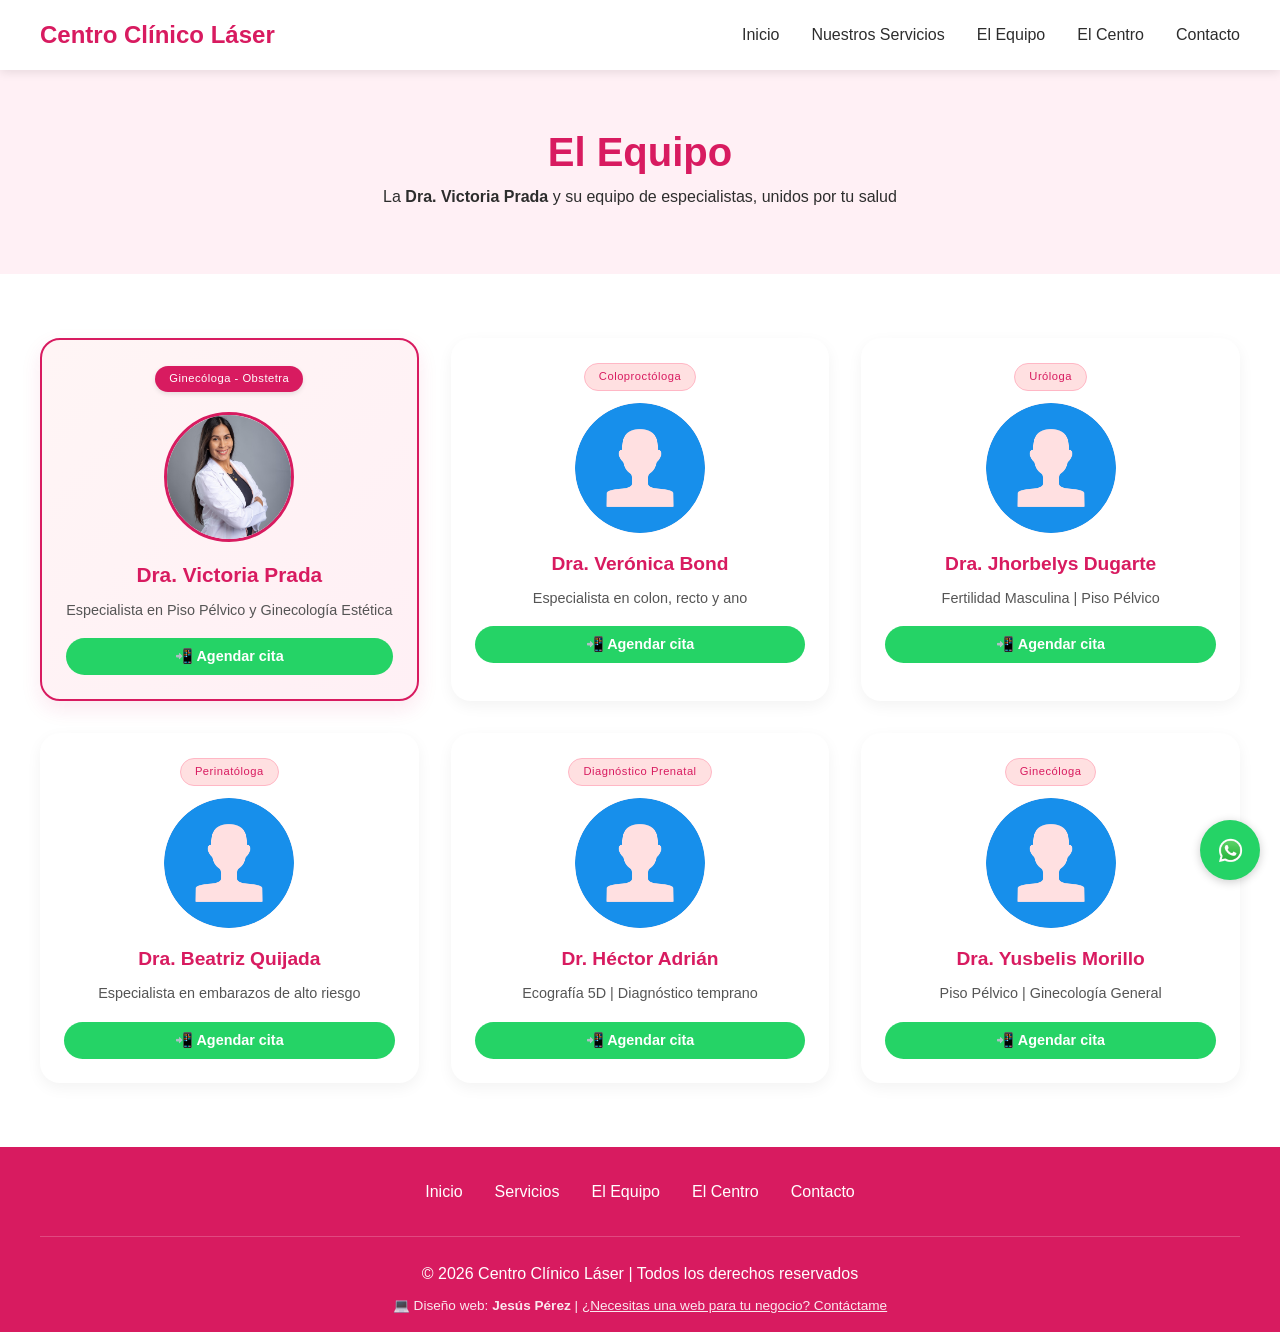
==== equipo-colaborador.html @ f2e363bc "Add files via upload" ====
<!DOCTYPE html>
<html lang="es">
<head>
    <meta charset="UTF-8">
    <meta name="viewport" content="width=device-width, initial-scale=1.0, user-scalable=yes">
    <title>El Equipo | Centro Clínico Láser</title>
    <link rel="stylesheet" href="style.css">
    <link rel="icon" type="image/x-icon" href="img/favicon.ico">
</head>
<body>

    <!-- NAVBAR -->
    <nav class="navbar">
        <div class="container">
            <a href="index.html" class="logo">Centro Clínico Láser</a>
            <div class="menu-icon" id="menuIcon">☰</div>
            <ul class="nav-links" id="navLinks">
                <li><a href="index.html">Inicio</a></li>
                <li><a href="servicios.html">Nuestros Servicios</a></li>
                <li><a href="equipo-colaborador.html">El Equipo</a></li>
                <li><a href="sobre-nosotros.html">El Centro</a></li>
                <li><a href="index.html#contacto">Contacto</a></li>
            </ul>
        </div>
    </nav>

    <!-- ENCABEZADO DE LA PÁGINA -->
<div class="sobre-header">
    <h1>El Equipo</h1>
    <p>La <strong>Dra. Victoria Prada</strong> y su equipo de especialistas, unidos por tu salud</p>
</div>

    <!-- SECCIÓN DE EQUIPO -->
    <section class="section">
        <div class="container">
            <div class="equipo-grid">
                
                <!-- Tarjeta 1: Dra. Victoria Prada (Destacada) -->
                <div class="equipo-card equipo-card-destacado" data-especialista="1">
                    <span class="especialidad-badge badge-principal">Ginecóloga - Obstetra</span>
                    <img src="Recursos/img1.jpeg" alt="Dra. Victoria Prada" class="equipo-foto">
                    <h3>Dra. Victoria Prada</h3>
                    <p>Especialista en Piso Pélvico y Ginecología Estética</p>
                    <button class="btn-wa-card" data-nombre="Dra. Victoria Prada">📲 Agendar cita</button>
                </div>
                
                <!-- Tarjeta 2: Dra. Verónica Bond -->
                <div class="equipo-card" data-especialista="2">
                    <span class="especialidad-badge badge-secundario">Coloproctóloga</span>
                    <img src="Recursos/img-m.png" alt="Dra. Verónica Bond" class="equipo-foto">
                    <h3>Dra. Verónica Bond</h3>
                    <p>Especialista en colon, recto y ano</p>
                    <button class="btn-wa-card" data-nombre="Dra. Verónica Bond">📲 Agendar cita</button>
                </div>
                
                <!-- Tarjeta 3: Dra. Jhorbelys Dugarte -->
                <div class="equipo-card" data-especialista="3">
                    <span class="especialidad-badge badge-secundario">Uróloga</span>
                    <img src="Recursos/img-m.png" alt="Dra. Jhorbelys Dugarte" class="equipo-foto">
                    <h3>Dra. Jhorbelys Dugarte</h3>
                    <p>Fertilidad Masculina | Piso Pélvico</p>
                    <button class="btn-wa-card" data-nombre="Dra. Jhorbelys Dugarte">📲 Agendar cita</button>
                </div>
                
                <!-- Tarjeta 4: Dra. Beatriz Quijada -->
                <div class="equipo-card" data-especialista="4">
                    <span class="especialidad-badge badge-secundario">Perinatóloga</span>
                    <img src="Recursos/img-m.png" alt="Dra. Beatriz Quijada" class="equipo-foto">
                    <h3>Dra. Beatriz Quijada</h3>
                    <p>Especialista en embarazos de alto riesgo</p>
                    <button class="btn-wa-card" data-nombre="Dra. Beatriz Quijada">📲 Agendar cita</button>
                </div>
                
                <!-- Tarjeta 5: Dr. Héctor Adrián -->
                <div class="equipo-card" data-especialista="5">
                    <span class="especialidad-badge badge-secundario">Diagnóstico Prenatal</span>
                    <img src="Recursos/img-m.png" alt="Dr. Héctor Adrián" class="equipo-foto">
                    <h3>Dr. Héctor Adrián</h3>
                    <p>Ecografía 5D | Diagnóstico temprano</p>
                    <button class="btn-wa-card" data-nombre="Dr. Héctor Adrián">📲 Agendar cita</button>
                </div>
                
                <!-- Tarjeta 6: Dra. Yusbelis Morillo -->
                <div class="equipo-card" data-especialista="6">
                    <span class="especialidad-badge badge-secundario">Ginecóloga</span>
                    <img src="Recursos/img-m.png" alt="Dra. Yusbelis Morillo" class="equipo-foto">
                    <h3>Dra. Yusbelis Morillo</h3>
                    <p>Piso Pélvico | Ginecología General</p>
                    <button class="btn-wa-card" data-nombre="Dra. Yusbelis Morillo">📲 Agendar cita</button>
                </div>
                
            </div>
        </div>
    </section>

    <!-- SECCIÓN DE DETALLE -->
    <div id="especialista-detalle" class="especialista-detalle">
        <div class="container">
            <div id="detalle-contenido">
                <div style="text-align: center; padding: 2rem;">
                    <p>Selecciona un especialista para ver más información.</p>
                </div>
            </div>
            <div style="text-align: center; margin-top: 1.5rem;">
                <button id="cerrar-detalle" class="btn-secundario">Cerrar</button>
            </div>
        </div>
    </div>

    <!-- WHATSAPP FLOTANTE -->
    <a href="https://wa.me/584121827436" class="whatsapp-flotante" target="_blank">
        <img src="img/whatsapp-icon.png" alt="WhatsApp" style="width: 35px; height: 35px;">
    </a>

    <!-- FOOTER -->
    <!-- FOOTER -->
    <footer style="background: #D81B60; color: white; padding: 2rem 0 1rem 0;">
    <div class="container">
        <!-- Links rápidos -->
        <div style="display: flex; justify-content: center; gap: 2rem; flex-wrap: wrap; margin-bottom: 2rem;">
            <a href="index.html" style="color: white; text-decoration: none;">Inicio</a>
            <a href="servicios.html" style="color: white; text-decoration: none;">Servicios</a>
            <a href="equipo-colaborador.html" style="color: white; text-decoration: none;">El Equipo</a>
            <a href="sobre-nosotros.html" style="color: white; text-decoration: none;">El Centro</a>
            <a href="index.html#contacto" style="color: white; text-decoration: none;">Contacto</a>
        </div>

        <!-- Redes Sociales (solo si las tienes, comenta o borra si no) -->
        <!--
        <div style="text-align: center; margin-bottom: 2rem;">
            <span style="margin-right: 1rem;">📱 Síguenos:</span>
            <a href="#" style="color: white; text-decoration: none; margin: 0 0.5rem;">📷 Instagram</a>
            <span style="color: rgba(255,255,255,0.5);">|</span>
            <a href="#" style="color: white; text-decoration: none; margin: 0 0.5rem;">👍 Facebook</a>
        </div>
        -->

        <!-- Copyright + Desarrollador -->
        <div style="text-align: center; border-top: 1px solid rgba(255,255,255,0.2); padding-top: 1.5rem;">
            <p style="margin-bottom: 0.5rem;">© 2026 Centro Clínico Láser | Todos los derechos reservados</p>
            <p style="font-size: 0.85rem; opacity: 0.9;">
                💻 Diseño web: <strong>Jesús Pérez</strong> | 
                <a href="https://forms.gle/ci2whmRBoocPAq5g7" style="color: white; text-decoration: underline;" target="_blank">¿Necesitas una web para tu negocio? Contáctame</a>
            </p>
        </div>
    </div>
</footer>

    <script>
        // ========================
        // MENÚ HAMBURGUESA
        // ========================
        const menuIcon = document.getElementById('menuIcon');
        const navLinks = document.getElementById('navLinks');
        if (menuIcon) {
            menuIcon.addEventListener('click', () => {
                navLinks.classList.toggle('active');
            });
        }

        // ========================
        // DATOS DE LOS ESPECIALISTAS
        // ========================
        const especialistas = {
            1: {
                nombre: "Dra. Victoria Prada",
                especialidad: "Ginecología - Obstetricia | Piso Pélvico | Ginecología Estética",
                descripcion: "Médico especialista en ginecología y obstetricia, con amplia experiencia en el área. Su enfoque combina la más avanzada tecnología médica con un trato cálido y personalizado, brindando atención integral a cada paciente."
            },
            2: {
                nombre: "Dra. Verónica Bond",
                especialidad: "Coloproctología",
                descripcion: "Especialista en el diagnóstico y tratamiento de enfermedades del colon, recto y ano. Atención integral para hemorroides, fisuras, fístulas, estreñimiento crónico y cáncer colorrectal."
            },
            3: {
                nombre: "Dra. Jhorbelys Dugarte",
                especialidad: "Urología | Fertilidad Masculina | Piso Pélvico",
                descripcion: "Experta en salud urológica femenina y masculina. Tratamiento de infecciones urinarias, fertilidad en hombres y rehabilitación del suelo pélvico para incontinencia y prolapsos."
            },
            4: {
                nombre: "Dra. Beatriz Quijada",
                especialidad: "Medicina Perinatal",
                descripcion: "Especialista en embarazos de alto riesgo, manejo de complicaciones durante la gestación (diabetes, hipertensión, parto prematuro) y seguimiento integral para la salud de la madre y el bebé."
            },
            5: {
                nombre: "Dr. Héctor Adrián",
                especialidad: "Diagnóstico Prenatal | Ecografía 5D",
                descripcion: "Realiza ecografías obstétricas de alta resolución, incluyendo ecografía 5D para ver al bebé en detalle. Diagnóstico prenatal temprano de malformaciones."
            },
            6: {
                nombre: "Dra. Yusbelis Morillo",
                especialidad: "Ginecología | Piso Pélvico",
                descripcion: "Atención ginecológica integral y rehabilitación del suelo pélvico. Tratamiento de incontinencia urinaria, prolapsos y disfunciones del piso pélvico."
            }
        };

        // ========================
        // CLIC EN TARJETA -> MOSTRAR DETALLE
        // ========================
        const detallesDiv = document.getElementById('especialista-detalle');
        const detalleContenido = document.getElementById('detalle-contenido');

        document.querySelectorAll('.equipo-card').forEach(card => {
            card.addEventListener('click', (e) => {
                if (e.target.classList && e.target.classList.contains('btn-wa-card')) {
                    return;
                }
                const id = card.getAttribute('data-especialista');
                const data = especialistas[id];
                
                detalleContenido.innerHTML = `
                    <h3 style="color: #D81B60; margin-bottom: 0.5rem;">${data.nombre}</h3>
                    <p style="font-weight: bold; color: #D81B60; margin-bottom: 1rem;">${data.especialidad}</p>
                    <p style="line-height: 1.6;">${data.descripcion}</p>
                    <p style="margin-top: 1.5rem; font-style: italic;">📲 Para agendar una cita, presiona el botón "Agendar cita" en su tarjeta.</p>
                `;
                
                detallesDiv.classList.add('active');
                detallesDiv.scrollIntoView({ behavior: 'smooth', block: 'start' });
            });
        });

        // ========================
        // BOTONES DE WHATSAPP EN CADA TARJETA
        // ========================
        const NUMERO_WHATSAPP = '584121827436';
        
        document.querySelectorAll('.btn-wa-card').forEach(btn => {
            btn.addEventListener('click', (e) => {
                e.stopPropagation();
                const nombreEspecialista = btn.getAttribute('data-nombre');
                const mensaje = `Hola, quisiera agendar una cita con ${nombreEspecialista}. ¿Podrían darme información?`;
                const url = `https://wa.me/${NUMERO_WHATSAPP}?text=${encodeURIComponent(mensaje)}`;
                window.open(url, '_blank');
            });
        });

        // ========================
        // CERRAR DETALLE
        // ========================
        document.getElementById('cerrar-detalle').addEventListener('click', () => {
            detallesDiv.classList.remove('active');
        });
    </script>
</body>
</html>
---- style.css ----
/* ============================================
   1. RESET Y BASE
   ============================================ */
* {
    margin: 0;
    padding: 0;
    box-sizing: border-box;
}

body {
    font-family: 'Segoe UI', Tahoma, Geneva, Verdana, sans-serif;
    line-height: 1.6;
    color: #2D2D2D;
}

.container {
    max-width: 1200px;
    margin: 0 auto;
}

.section {
    padding: 4rem 2rem;
}

.section h2 {
    text-align: center;
    color: #D81B60;
    font-size: 2rem;
    margin-bottom: 2rem;
}

/* ============================================
   2. NAVBAR Y MENÚ
   ============================================ */
.navbar {
    position: fixed;
    top: 0;
    width: 100%;
    background: rgba(255, 255, 255, 0.95);
    box-shadow: 0 2px 10px rgba(0,0,0,0.1);
    z-index: 1000;
    padding: 1rem 2rem;
}

.navbar .container {
    display: flex;
    justify-content: space-between;
    align-items: center;
    flex-wrap: wrap;
}

.logo {
    font-size: 1.5rem;
    font-weight: bold;
    color: #D81B60;
    text-decoration: none;
}

.nav-links {
    display: flex;
    gap: 2rem;
    list-style: none;
}

.nav-links a {
    text-decoration: none;
    color: #2D2D2D;
    font-weight: 500;
    transition: color 0.3s;
}

.nav-links a:hover { color: #D81B60; }

/* Menú hamburguesa */
.menu-icon {
    display: none;
    font-size: 1.8rem;
    cursor: pointer;
}

/* ============================================
   3. HERO
   ============================================ */
.hero {
    height: 100vh;
    background-image: url('fondo-clinica-ia.jpg');
    background-size: cover;
    background-position: center;
    position: relative;
    display: flex;
    align-items: center;
    justify-content: center;
    text-align: center;
}

.hero::before {
    content: "";
    position: absolute;
    top: 0;
    left: 0;
    width: 100%;
    height: 100%;
    background: rgba(0, 0, 0, 0.35);
    z-index: 1;
}

.hero-content {
    position: relative;
    z-index: 2;
    max-width: 800px;
    padding: 2rem;
}

.hero-content h1 {
    font-size: 2.8rem;
    margin-bottom: 1rem;
    color: white;
    text-shadow: 2px 2px 8px rgba(0, 0, 0, 0.5);
}

.hero-content h1 .destacar {
    color: #FFB7C5;
    text-shadow: 1px 1px 4px rgba(0, 0, 0, 0.3);
}

.hero-content p {
    font-size: 1.2rem;
    margin-bottom: 2rem;
    color: white;
    text-shadow: 1px 1px 4px rgba(0, 0, 0, 0.5);
    font-weight: 500;
}

.hero-content p .dra-destacar {
    color: #FFB7C5;
    font-weight: bold;
}

/* ============================================
   4. BOTONES (UNIFICADOS)
   ============================================ */
.btn-whatsapp {
    background-color: #25D366;
    color: white;
    padding: 12px 28px;
    border-radius: 60px;
    text-decoration: none;
    font-weight: bold;
    display: inline-flex;
    align-items: center;
    justify-content: center;
    gap: 12px;
    transition: all 0.3s ease;
    font-size: 1rem;
    line-height: 1;
    border: none;
    cursor: pointer;
    box-shadow: 0 4px 12px rgba(0, 0, 0, 0.2);
}

.btn-whatsapp:hover {
    background-color: #128C7E;
    transform: scale(1.02);
}

.btn-whatsapp .wa-icon {
    width: 24px;
    height: 24px;
    display: block;
    flex-shrink: 0;
}

.btn-secundario {
    background-color: #D81B60;
    color: white;
    padding: 10px 20px;
    border-radius: 50px;
    text-decoration: none;
    font-weight: bold;
    display: inline-block;
    margin-top: 1rem;
    transition: background 0.3s;
}

.btn-secundario:hover { background-color: #AD1457; }

/* Botón flotante WhatsApp */
.whatsapp-flotante {
    position: fixed;
    bottom: 20px;
    right: 20px;
    background-color: #25D366;
    width: 60px;
    height: 60px;
    border-radius: 50%;
    display: flex;
    align-items: center;
    justify-content: center;
    text-decoration: none;
    box-shadow: 0 2px 10px rgba(0,0,0,0.2);
    transition: transform 0.3s;
    z-index: 1000;
}

.whatsapp-flotante:hover { transform: scale(1.1); }

.whatsapp-flotante img {
    width: 35px;
    height: 35px;
}

/* Botón dentro de tarjetas de equipo */
.btn-wa-card {
    background-color: #25D366;
    color: white;
    border: none;
    padding: 10px 15px;
    border-radius: 30px;
    font-size: 0.9rem;
    font-weight: bold;
    cursor: pointer;
    margin-top: 1rem;
    width: 100%;
    transition: background 0.3s;
    font-family: inherit;
}

.btn-wa-card:hover { background-color: #128C7E; }

/* ============================================
   5. TARJETAS (GRIDS UNIFICADOS)
   ============================================ */
/* Grid genérico para tarjetas */
.testimonios-grid,
.servicios-grid,
.objetivos-grid,
.especialidades-grid {
    display: grid;
    grid-template-columns: repeat(auto-fit, minmax(280px, 1fr));
    gap: 2rem;
    margin-top: 1rem;
}

/* Grid específico para servicios de colaboradores */
.servicios-colaboradores-grid {
    display: grid;
    grid-template-columns: repeat(auto-fit, minmax(200px, 1fr));
    gap: 1rem;
    margin-top: 1rem;
}

/* Estilo base para TODAS las tarjetas */
.testimonio-card,
.servicio-card,
.objetivo-card,
.especialidad-card,
.servicio-colab-card,
.equipo-card {
    background: white;
    border-radius: 20px;
    padding: 1.5rem;
    text-align: center;
    box-shadow: 0 5px 15px rgba(0,0,0,0.05);
    transition: transform 0.3s, box-shadow 0.3s;
}

/* Hover general */
.testimonio-card:hover,
.servicio-card:hover,
.objetivo-card:hover,
.especialidad-card:hover,
.servicio-colab-card:hover,
.equipo-card:hover {
    transform: translateY(-5px);
    box-shadow: 0 10px 25px rgba(0,0,0,0.1);
}

/* Estilos específicos */
.testimonio-card p {
    font-style: italic;
    margin-bottom: 1rem;
    color: #555;
}

.testimonio-card .paciente {
    font-weight: bold;
    color: #D81B60;
}

.servicio-card h3,
.especialidad-card h3 {
    color: #D81B60;
    margin: 1rem 0 0.5rem;
}

.servicio-card p,
.especialidad-card p {
    color: #555;
    font-size: 0.9rem;
}

.servicio-colab-card {
    background: #FFF5F5;
    border: 1px solid #FFE0E1;
}

.servicio-colab-card:hover {
    border-color: #FFB7C5;
}

.servicio-colab-card h3 {
    color: #D81B60;
    font-size: 1rem;
    margin: 0.5rem 0 0.2rem;
}

.servicio-colab-card p {
    color: #555;
    font-size: 0.8rem;
    margin: 0;
}

.servicio-colab-card .servicio-tag {
    display: inline-block;
    background: white;
    color: #D81B60;
    font-size: 0.7rem;
    padding: 2px 8px;
    border-radius: 20px;
    margin-top: 0.5rem;
}

.especialidad-icono,
.servicio-icono {
    font-size: 3rem;
    margin-bottom: 1rem;
}

.objetivo-card h3 {
    color: #D81B60;
    margin-bottom: 1rem;
}

/* ============================================
   6. EQUIPO COLABORADOR (TARJETAS DESTACADAS)
   ============================================ */
.equipo-grid {
    display: grid;
    grid-template-columns: repeat(auto-fit, minmax(280px, 1fr));
    gap: 2rem;
    justify-content: center;
}

.equipo-foto {
    width: 130px;
    height: 130px;
    border-radius: 50%;
    object-fit: cover;
    margin: 0 auto 1rem;
    background: #FFE0E1;
    display: block;
}

.equipo-card h3 {
    color: #D81B60;
    margin-bottom: 0.5rem;
    font-size: 1.2rem;
}

.equipo-card p { color: #555; font-size: 0.9rem; }

/* Tarjeta destacada (Dra. Victoria) */
.equipo-card-destacado {
    background: linear-gradient(135deg, #FFF5F5 0%, #FFF0F5 100%);
    border: 2px solid #D81B60;
    box-shadow: 0 8px 20px rgba(216, 27, 96, 0.1);
}

.equipo-card-destacado .equipo-foto {
    border: 3px solid #D81B60;
    margin-top: 0.5rem;
}

.equipo-card-destacado h3 {
    color: #D81B60;
    font-size: 1.3rem;
}

/* Badges */
.especialidad-badge {
    display: inline-block;
    font-size: 0.7rem;
    padding: 4px 14px;
    border-radius: 30px;
    margin-bottom: 12px;
    font-weight: 500;
    letter-spacing: 0.5px;
}

.badge-principal {
    background: #D81B60;
    color: white;
    box-shadow: 0 2px 5px rgba(0,0,0,0.1);
}

.badge-secundario {
    background: #FFE0E1;
    color: #D81B60;
    border: 1px solid #FFB7C5;
}

/* Detalle del especialista */
.especialista-detalle {
    display: none;
    background: #FFF5F5;
    border-radius: 20px;
    padding: 2rem;
    margin: 1rem auto 2rem;
    max-width: 800px;
    box-shadow: 0 5px 15px rgba(0,0,0,0.05);
}

.especialista-detalle.active { display: block; }

/* ============================================
   7. SOBRE NOSOTROS Y DR. VICTORIA
   ============================================ */
.sobre-header {
    background: #FFF0F5;
    padding: 120px 2rem 4rem;
    text-align: center;
}

.sobre-header h1 {
    color: #D81B60;
    font-size: 2.5rem;
}

.dra-destacada {
    display: flex;
    align-items: center;
    gap: 3rem;
    background: white;
    border-radius: 30px;
    padding: 2rem;
    box-shadow: 0 10px 30px rgba(0, 0, 0, 0.05);
    max-width: 1000px;
    margin: 0 auto;
}

.dra-foto { flex: 1; min-width: 200px; }
.dra-foto img {
    width: 100%;
    max-width: 280px;
    border-radius: 20px;
    object-fit: cover;
    display: block;
    margin: 0 auto;
    box-shadow: 0 5px 15px rgba(0, 0, 0, 0.1);
}

.dra-info { flex: 2; }
.dra-info h2 {
    color: #D81B60;
    font-size: 2rem;
    margin-bottom: 0.25rem;
}

.dra-info h3 {
    color: #555;
    font-size: 1.2rem;
    font-weight: normal;
    margin-bottom: 0.75rem;
    border-bottom: 2px solid #FFE0E1;
    display: inline-block;
    padding-bottom: 5px;
}

.dra-info p { color: #444; line-height: 1.6; margin: 1rem 0; }
.dra-destacados {
    display: flex;
    flex-wrap: wrap;
    gap: 1rem;
    margin: 1.5rem 0;
}

.dra-destacados span {
    background: #FFF0F5;
    padding: 5px 12px;
    border-radius: 20px;
    font-size: 0.85rem;
    color: #D81B60;
}

.socia-detalle {
    background: white;
    border-radius: 20px;
    padding: 2rem;
    margin-bottom: 2rem;
    box-shadow: 0 5px 20px rgba(0,0,0,0.05);
    display: grid;
    grid-template-columns: 200px 1fr;
    gap: 2rem;
    align-items: start;
}

.socia-detalle img {
    width: 100%;
    border-radius: 15px;
    object-fit: cover;
}

.socia-detalle h3 {
    color: #D81B60;
    font-size: 1.8rem;
    margin-bottom: 0.5rem;
}

.socia-detalle .especialidad {
    color: #D81B60;
    font-weight: bold;
    margin-bottom: 1rem;
}

/* ============================================
   8. PREPARACIÓN CONSULTA Y UBICACIÓN
   ============================================ */
.flex-dos-columnas {
    display: grid;
    grid-template-columns: 1fr 1fr;
    gap: 2rem;
    margin-top: 1rem;
    align-items: stretch; /* Fuerza a que ambas columnas tengan la misma altura */
}

.preparacion-card, .ubicacion-card {
    background: #FFF0F5;
    padding: 1.5rem;
    border-radius: 15px;
    border-left: 3px solid #D81B60;
    display: flex;
    flex-direction: column;
    height: 100%; /* Ocupa toda la altura de la celda del grid */
}

.preparacion-card h3, .ubicacion-card h3 {
    color: #D81B60;
    margin-bottom: 1rem;
    font-size: 1.5rem;
}

.preparacion-card ul {
    list-style: none;
    padding-left: 0;
    flex: 1; /* Empuja el bloque de "Primera vez" hacia abajo */
    margin-bottom: 1rem;
}

.preparacion-card li {
    margin: 0.8rem 0;
    padding-left: 1.5rem;
    position: relative;
}

.preparacion-card li::before {
    content: "✅";
    position: absolute;
    left: 0;
    color: #25D366;
}

/* El bloque "Primera vez con nosotros" se pega al fondo */
.preparacion-card > div:last-child {
    margin-top: auto;
}

.mapa {
    margin: 1rem 0;
    border-radius: 10px;
    overflow: hidden;
}

.mapa iframe {
    width: 100%;
    height: 250px;
    border-radius: 12px;
    display: block;
}

/* Botón de enlace a Google Maps (estilo botón relleno) */
.btn-maps {
    display: inline-block;
    background-color: #D81B60; /* Fondo rosa institucional */
    color: white;
    font-size: 0.85rem;
    font-weight: 500;
    text-decoration: none;
    padding: 8px 20px;
    border-radius: 30px;
    margin-top: 0.5rem;
    transition: all 0.3s ease;
    box-shadow: 0 2px 5px rgba(0, 0, 0, 0.1);
}

.btn-maps:hover {
    background-color: #AD1457; /* Rosa más oscuro al pasar el mouse */
    transform: translateY(-2px); /* Se levanta ligeramente */
    box-shadow: 0 4px 10px rgba(0, 0, 0, 0.15);
}
/* ============================================
   9. SERVICIO DETALLE (PÁGINA SERVICIOS)
   ============================================ */
.servicio-detalle {
    background: white;
    border-radius: 20px;
    padding: 2rem;
    margin-bottom: 2rem;
    box-shadow: 0 5px 15px rgba(0,0,0,0.05);
    display: grid;
    grid-template-columns: 100px 1fr;
    gap: 1.5rem;
    align-items: start;
}

.servicio-detalle .servicio-icono {
    font-size: 3rem;
    text-align: center;
    background: #FFF0F5;
    border-radius: 15px;
    padding: 1rem;
}

.servicio-info h3 {
    color: #D81B60;
    font-size: 1.5rem;
    margin-bottom: 0.5rem;
}

.servicio-info .detalle {
    color: #555;
    font-size: 0.95rem;
    margin-top: 0.8rem;
}

/* FAQ */
.faq-servicios { max-width: 800px; margin: 2rem auto 0; }
.faq-question {
    background: #FFF5F5;
    margin: 1rem 0;
    padding: 1rem 1.5rem;
    border-radius: 12px;
    cursor: pointer;
    transition: background 0.3s;
}

.faq-question:hover { background: #FFE0E1; }
.faq-question h4 {
    color: #D81B60;
    display: flex;
    justify-content: space-between;
    align-items: center;
}

.faq-question .faq-respuesta {
    display: none;
    margin-top: 0.8rem;
    color: #555;
    border-top: 1px solid #FFE0E1;
    padding-top: 0.8rem;
}

.faq-question.active .faq-respuesta { display: block; }

.boton-volver { text-align: center; margin: 2rem 0; }

/* ============================================
   10. RESPONSIVE (MEDIA QUERIES)
   ============================================ */
@media (max-width: 768px) {
    .menu-icon { display: block; }
    .nav-links {
        display: none;
        width: 100%;
        flex-direction: column;
        text-align: center;
        padding: 1rem 0;
    }
    .nav-links.active { display: flex; }
    
    .hero-content h1 { font-size: 2rem; }
    .hero-content p { font-size: 1rem; }
    .btn-whatsapp { padding: 10px 20px; font-size: 0.9rem; }
    .btn-whatsapp .wa-icon { width: 20px; height: 20px; }
    
    .flex-dos-columnas,
    .socia-detalle,
    .dra-destacada,
    .servicio-detalle {
        grid-template-columns: 1fr;
        text-align: center;
    }
    
    .section { padding: 2rem 1rem; }
    .servicios-colaboradores-grid { grid-template-columns: 1fr; gap: 0.8rem; }
    .servicio-colab-card { padding: 0.8rem; }
    
    .especialidades-grid,
    .testimonios-grid,
    .servicios-grid,
    .equipo-grid {
        grid-template-columns: 1fr;
    }
    
    .equipo-card-destacado { transform: scale(1); }
    .equipo-card-destacado:hover { transform: translateY(-5px); }
    .equipo-foto { width: 100px; height: 100px; }
    .especialista-detalle { padding: 1.5rem; margin: 1rem; }
    
    .socia-detalle img { max-width: 200px; margin: 0 auto; }
    .dra-foto img { max-width: 200px; }
    .dra-info h2 { font-size: 1.6rem; }
    .dra-destacados { justify-content: center; }
}

/* Imagen/icono circular para cada servicio */
.servicio-card .servicio-imagen {
    font-size: 3rem;
    background: #FFF0F5;
    width: 80px;
    height: 80px;
    display: flex;
    align-items: center;
    justify-content: center;
    border-radius: 50%;
    margin: 0 auto 1rem;
}

.servicio-card:hover .servicio-imagen {
    transform: scale(1.05);
}
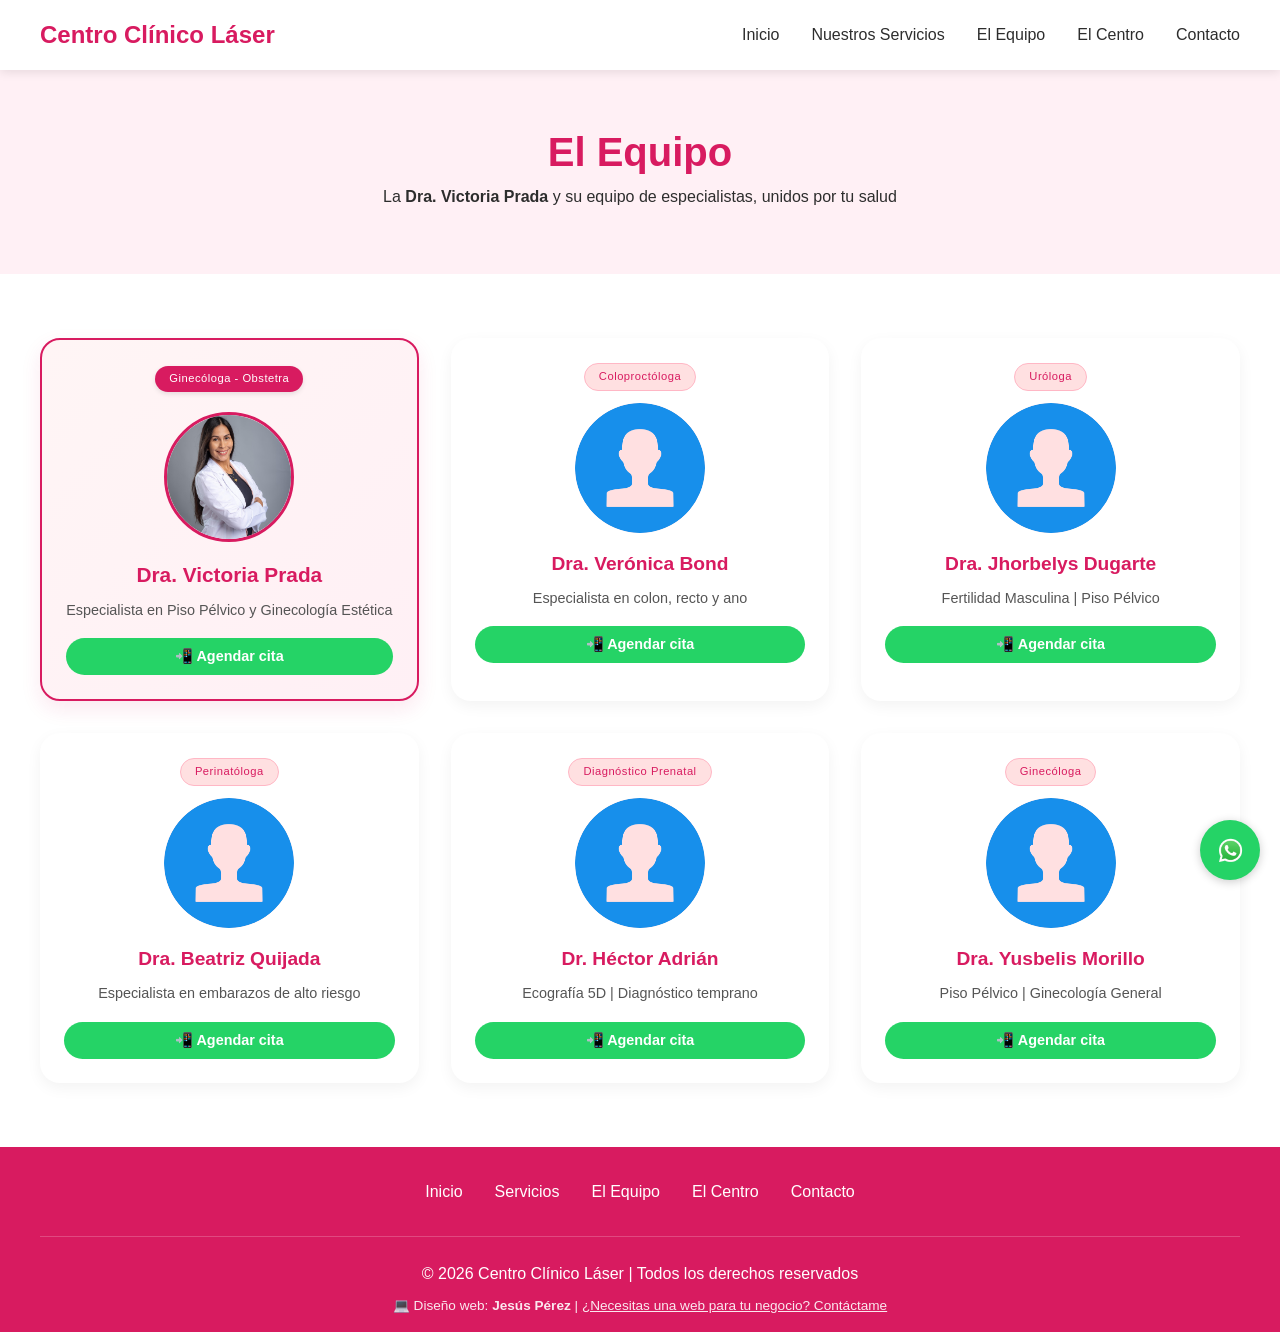
==== commit 41959a2a: "Add files via upload" ====
--- a/equipo-colaborador.html
+++ b/equipo-colaborador.html
@@ -93,19 +93,19 @@
         </div>
     </section>
 
-    <!-- SECCIÓN DE DETALLE -->
-    <div id="especialista-detalle" class="especialista-detalle">
-        <div class="container">
-            <div id="detalle-contenido">
-                <div style="text-align: center; padding: 2rem;">
-                    <p>Selecciona un especialista para ver más información.</p>
-                </div>
+ <!-- SECCIÓN DE DETALLE (mejorada para móvil) -->
+<div id="especialista-detalle" class="especialista-detalle">
+    <div class="container">
+        <div id="detalle-contenido">
+            <div style="text-align: center; padding: 2rem;">
+                <p>Selecciona un especialista para ver más información.</p>
             </div>
-            <div style="text-align: center; margin-top: 1.5rem;">
-                <button id="cerrar-detalle" class="btn-secundario">Cerrar</button>
-            </div>
+        </div>
+        <div style="text-align: center; margin-top: 1.5rem;">
+            <button id="cerrar-detalle" class="btn-secundario" style="min-width: 120px;">Cerrar</button>
         </div>
     </div>
+</div>
 
     <!-- WHATSAPP FLOTANTE -->
     <a href="https://wa.me/584121827436" class="whatsapp-flotante" target="_blank">
@@ -147,100 +147,119 @@
 </footer>
 
     <script>
-        // ========================
-        // MENÚ HAMBURGUESA
-        // ========================
-        const menuIcon = document.getElementById('menuIcon');
-        const navLinks = document.getElementById('navLinks');
-        if (menuIcon) {
-            menuIcon.addEventListener('click', () => {
-                navLinks.classList.toggle('active');
-            });
+    // ========================
+    // MENÚ HAMBURGUESA
+    // ========================
+    const menuIcon = document.getElementById('menuIcon');
+    const navLinks = document.getElementById('navLinks');
+    if (menuIcon) {
+        menuIcon.addEventListener('click', () => {
+            navLinks.classList.toggle('active');
+        });
+    }
+
+    // ========================
+    // VARIABLE PARA GUARDAR LA ÚLTIMA TARJETA SELECCIONADA
+    // ========================
+    let ultimaTarjetaSeleccionada = null;
+
+    // ========================
+    // DATOS DE LOS ESPECIALISTAS
+    // ========================
+    const especialistas = {
+        1: {
+            nombre: "Dra. Victoria Prada",
+            especialidad: "Ginecología - Obstetricia | Piso Pélvico | Ginecología Estética",
+            descripcion: "Médico especialista en ginecología y obstetricia, con amplia experiencia en el área. Su enfoque combina la más avanzada tecnología médica con un trato cálido y personalizado, brindando atención integral a cada paciente."
+        },
+        2: {
+            nombre: "Dra. Verónica Bond",
+            especialidad: "Coloproctología",
+            descripcion: "Especialista en el diagnóstico y tratamiento de enfermedades del colon, recto y ano. Atención integral para hemorroides, fisuras, fístulas, estreñimiento crónico y cáncer colorrectal."
+        },
+        3: {
+            nombre: "Dra. Jhorbelys Dugarte",
+            especialidad: "Urología | Fertilidad Masculina | Piso Pélvico",
+            descripcion: "Experta en salud urológica femenina y masculina. Tratamiento de infecciones urinarias, fertilidad en hombres y rehabilitación del suelo pélvico para incontinencia y prolapsos."
+        },
+        4: {
+            nombre: "Dra. Beatriz Quijada",
+            especialidad: "Medicina Perinatal",
+            descripcion: "Especialista en embarazos de alto riesgo, manejo de complicaciones durante la gestación (diabetes, hipertensión, parto prematuro) y seguimiento integral para la salud de la madre y el bebé."
+        },
+        5: {
+            nombre: "Dr. Héctor Adrián",
+            especialidad: "Diagnóstico Prenatal | Ecografía 5D",
+            descripcion: "Realiza ecografías obstétricas de alta resolución, incluyendo ecografía 5D para ver al bebé en detalle. Diagnóstico prenatal temprano de malformaciones."
+        },
+        6: {
+            nombre: "Dra. Yusbelis Morillo",
+            especialidad: "Ginecología | Piso Pélvico",
+            descripcion: "Atención ginecológica integral y rehabilitación del suelo pélvico. Tratamiento de incontinencia urinaria, prolapsos y disfunciones del piso pélvico."
         }
-
-        // ========================
-        // DATOS DE LOS ESPECIALISTAS
-        // ========================
-        const especialistas = {
-            1: {
-                nombre: "Dra. Victoria Prada",
-                especialidad: "Ginecología - Obstetricia | Piso Pélvico | Ginecología Estética",
-                descripcion: "Médico especialista en ginecología y obstetricia, con amplia experiencia en el área. Su enfoque combina la más avanzada tecnología médica con un trato cálido y personalizado, brindando atención integral a cada paciente."
-            },
-            2: {
-                nombre: "Dra. Verónica Bond",
-                especialidad: "Coloproctología",
-                descripcion: "Especialista en el diagnóstico y tratamiento de enfermedades del colon, recto y ano. Atención integral para hemorroides, fisuras, fístulas, estreñimiento crónico y cáncer colorrectal."
-            },
-            3: {
-                nombre: "Dra. Jhorbelys Dugarte",
-                especialidad: "Urología | Fertilidad Masculina | Piso Pélvico",
-                descripcion: "Experta en salud urológica femenina y masculina. Tratamiento de infecciones urinarias, fertilidad en hombres y rehabilitación del suelo pélvico para incontinencia y prolapsos."
-            },
-            4: {
-                nombre: "Dra. Beatriz Quijada",
-                especialidad: "Medicina Perinatal",
-                descripcion: "Especialista en embarazos de alto riesgo, manejo de complicaciones durante la gestación (diabetes, hipertensión, parto prematuro) y seguimiento integral para la salud de la madre y el bebé."
-            },
-            5: {
-                nombre: "Dr. Héctor Adrián",
-                especialidad: "Diagnóstico Prenatal | Ecografía 5D",
-                descripcion: "Realiza ecografías obstétricas de alta resolución, incluyendo ecografía 5D para ver al bebé en detalle. Diagnóstico prenatal temprano de malformaciones."
-            },
-            6: {
-                nombre: "Dra. Yusbelis Morillo",
-                especialidad: "Ginecología | Piso Pélvico",
-                descripcion: "Atención ginecológica integral y rehabilitación del suelo pélvico. Tratamiento de incontinencia urinaria, prolapsos y disfunciones del piso pélvico."
+    };
+
+    // ========================
+    // CLIC EN TARJETA -> MOSTRAR DETALLE
+    // ========================
+    const detallesDiv = document.getElementById('especialista-detalle');
+    const detalleContenido = document.getElementById('detalle-contenido');
+
+    document.querySelectorAll('.equipo-card').forEach(card => {
+        card.addEventListener('click', (e) => {
+            // Evitar que el clic en el botón también dispare el detalle
+            if (e.target.classList && e.target.classList.contains('btn-wa-card')) {
+                return;
             }
-        };
-
-        // ========================
-        // CLIC EN TARJETA -> MOSTRAR DETALLE
-        // ========================
-        const detallesDiv = document.getElementById('especialista-detalle');
-        const detalleContenido = document.getElementById('detalle-contenido');
-
-        document.querySelectorAll('.equipo-card').forEach(card => {
-            card.addEventListener('click', (e) => {
-                if (e.target.classList && e.target.classList.contains('btn-wa-card')) {
-                    return;
-                }
-                const id = card.getAttribute('data-especialista');
-                const data = especialistas[id];
-                
-                detalleContenido.innerHTML = `
-                    <h3 style="color: #D81B60; margin-bottom: 0.5rem;">${data.nombre}</h3>
-                    <p style="font-weight: bold; color: #D81B60; margin-bottom: 1rem;">${data.especialidad}</p>
-                    <p style="line-height: 1.6;">${data.descripcion}</p>
-                    <p style="margin-top: 1.5rem; font-style: italic;">📲 Para agendar una cita, presiona el botón "Agendar cita" en su tarjeta.</p>
-                `;
-                
-                detallesDiv.classList.add('active');
-                detallesDiv.scrollIntoView({ behavior: 'smooth', block: 'start' });
-            });
+            
+            // GUARDAMOS LA TARJETA QUE SE SELECCIONÓ
+            ultimaTarjetaSeleccionada = card;
+            
+            const id = card.getAttribute('data-especialista');
+            const data = especialistas[id];
+            
+            detalleContenido.innerHTML = `
+                <h3 style="color: #D81B60; margin-bottom: 0.5rem;">${data.nombre}</h3>
+                <p style="font-weight: bold; color: #D81B60; margin-bottom: 1rem;">${data.especialidad}</p>
+                <p style="line-height: 1.6;">${data.descripcion}</p>
+                <p style="margin-top: 1.5rem; font-style: italic;">📲 Para agendar una cita, presiona el botón "Agendar cita" en su tarjeta.</p>
+            `;
+            
+            detallesDiv.classList.add('active');
+            detallesDiv.scrollIntoView({ behavior: 'smooth', block: 'start' });
         });
-
-        // ========================
-        // BOTONES DE WHATSAPP EN CADA TARJETA
-        // ========================
-        const NUMERO_WHATSAPP = '584121827436';
+    });
+
+    // ========================
+    // CERRAR DETALLE Y VOLVER A LA TARJETA SELECCIONADA
+    // ========================
+    document.getElementById('cerrar-detalle').addEventListener('click', () => {
+        detallesDiv.classList.remove('active');
         
-        document.querySelectorAll('.btn-wa-card').forEach(btn => {
-            btn.addEventListener('click', (e) => {
-                e.stopPropagation();
-                const nombreEspecialista = btn.getAttribute('data-nombre');
-                const mensaje = `Hola, quisiera agendar una cita con ${nombreEspecialista}. ¿Podrían darme información?`;
-                const url = `https://wa.me/${NUMERO_WHATSAPP}?text=${encodeURIComponent(mensaje)}`;
-                window.open(url, '_blank');
-            });
+        if (ultimaTarjetaSeleccionada) {
+            ultimaTarjetaSeleccionada.scrollIntoView({ behavior: 'smooth', block: 'center' });
+            ultimaTarjetaSeleccionada.style.transition = '0.3s';
+            ultimaTarjetaSeleccionada.style.boxShadow = '0 0 0 2px #D81B60';
+            setTimeout(() => {
+                ultimaTarjetaSeleccionada.style.boxShadow = '';
+            }, 800);
+        }
+    });
+
+    // ========================
+    // BOTONES DE WHATSAPP EN CADA TARJETA
+    // ========================
+    const NUMERO_WHATSAPP = '584121827436';
+    
+    document.querySelectorAll('.btn-wa-card').forEach(btn => {
+        btn.addEventListener('click', (e) => {
+            e.stopPropagation();
+            const nombreEspecialista = btn.getAttribute('data-nombre');
+            const mensaje = `Hola, quisiera agendar una cita con ${nombreEspecialista}. ¿Podrían darme información?`;
+            const url = `https://wa.me/${NUMERO_WHATSAPP}?text=${encodeURIComponent(mensaje)}`;
+            window.open(url, '_blank');
         });
-
-        // ========================
-        // CERRAR DETALLE
-        // ========================
-        document.getElementById('cerrar-detalle').addEventListener('click', () => {
-            detallesDiv.classList.remove('active');
-        });
-    </script>
+    });
+</script>
 </body>
 </html>
--- a/style.css
+++ b/style.css
@@ -66,12 +66,11 @@
     text-decoration: none;
     color: #2D2D2D;
     font-weight: 500;
-    transition: color 0.3s;
+    transition: color 0.2s ease;
 }
 
 .nav-links a:hover { color: #D81B60; }
 
-/* Menú hamburguesa */
 .menu-icon {
     display: none;
     font-size: 1.8rem;
@@ -137,7 +136,7 @@
 }
 
 /* ============================================
-   4. BOTONES (UNIFICADOS)
+   4. BOTONES
    ============================================ */
 .btn-whatsapp {
     background-color: #25D366;
@@ -150,7 +149,7 @@
     align-items: center;
     justify-content: center;
     gap: 12px;
-    transition: all 0.3s ease;
+    transition: transform 0.15s ease, background-color 0.2s ease;
     font-size: 1rem;
     line-height: 1;
     border: none;
@@ -160,7 +159,7 @@
 
 .btn-whatsapp:hover {
     background-color: #128C7E;
-    transform: scale(1.02);
+    transform: scale(1.01);
 }
 
 .btn-whatsapp .wa-icon {
@@ -179,12 +178,11 @@
     font-weight: bold;
     display: inline-block;
     margin-top: 1rem;
-    transition: background 0.3s;
+    transition: background-color 0.2s ease;
 }
 
 .btn-secundario:hover { background-color: #AD1457; }
 
-/* Botón flotante WhatsApp */
 .whatsapp-flotante {
     position: fixed;
     bottom: 20px;
@@ -198,18 +196,13 @@
     justify-content: center;
     text-decoration: none;
     box-shadow: 0 2px 10px rgba(0,0,0,0.2);
-    transition: transform 0.3s;
+    transition: transform 0.2s ease;
     z-index: 1000;
 }
 
-.whatsapp-flotante:hover { transform: scale(1.1); }
-
-.whatsapp-flotante img {
-    width: 35px;
-    height: 35px;
-}
-
-/* Botón dentro de tarjetas de equipo */
+.whatsapp-flotante:hover { transform: scale(1.05); }
+.whatsapp-flotante img { width: 35px; height: 35px; }
+
 .btn-wa-card {
     background-color: #25D366;
     color: white;
@@ -221,19 +214,37 @@
     cursor: pointer;
     margin-top: 1rem;
     width: 100%;
-    transition: background 0.3s;
+    transition: background-color 0.2s ease;
     font-family: inherit;
 }
 
 .btn-wa-card:hover { background-color: #128C7E; }
 
-/* ============================================
-   5. TARJETAS (GRIDS UNIFICADOS)
-   ============================================ */
-/* Grid genérico para tarjetas */
+.btn-maps {
+    display: inline-block;
+    background-color: #D81B60;
+    color: white;
+    font-size: 0.85rem;
+    font-weight: 500;
+    text-decoration: none;
+    padding: 8px 20px;
+    border-radius: 30px;
+    margin-top: 0.5rem;
+    transition: background-color 0.2s ease, transform 0.15s ease;
+    box-shadow: 0 2px 5px rgba(0, 0, 0, 0.1);
+}
+
+.btn-maps:hover {
+    background-color: #AD1457;
+    transform: translateY(-1px);
+    box-shadow: 0 4px 8px rgba(0, 0, 0, 0.1);
+}
+
+/* ============================================
+   5. GRIDS Y TARJETAS
+   ============================================ */
 .testimonios-grid,
 .servicios-grid,
-.objetivos-grid,
 .especialidades-grid {
     display: grid;
     grid-template-columns: repeat(auto-fit, minmax(280px, 1fr));
@@ -241,7 +252,6 @@
     margin-top: 1rem;
 }
 
-/* Grid específico para servicios de colaboradores */
 .servicios-colaboradores-grid {
     display: grid;
     grid-template-columns: repeat(auto-fit, minmax(200px, 1fr));
@@ -249,10 +259,26 @@
     margin-top: 1rem;
 }
 
-/* Estilo base para TODAS las tarjetas */
+.objetivos-grid {
+    display: grid;
+    grid-template-columns: repeat(2, 1fr);
+    gap: 2rem;
+    margin-top: 1rem;
+    max-width: 900px;
+    margin-left: auto;
+    margin-right: auto;
+}
+
+.equipo-grid {
+    display: grid;
+    grid-template-columns: repeat(auto-fit, minmax(280px, 1fr));
+    gap: 2rem;
+    justify-content: center;
+}
+
+/* Estilo base de tarjetas */
 .testimonio-card,
 .servicio-card,
-.objetivo-card,
 .especialidad-card,
 .servicio-colab-card,
 .equipo-card {
@@ -261,21 +287,19 @@
     padding: 1.5rem;
     text-align: center;
     box-shadow: 0 5px 15px rgba(0,0,0,0.05);
-    transition: transform 0.3s, box-shadow 0.3s;
-}
-
-/* Hover general */
+    transition: transform 0.2s ease, box-shadow 0.2s ease;
+}
+
 .testimonio-card:hover,
 .servicio-card:hover,
-.objetivo-card:hover,
 .especialidad-card:hover,
 .servicio-colab-card:hover,
 .equipo-card:hover {
-    transform: translateY(-5px);
-    box-shadow: 0 10px 25px rgba(0,0,0,0.1);
-}
-
-/* Estilos específicos */
+    transform: translateY(-3px);
+    box-shadow: 0 8px 20px rgba(0,0,0,0.08);
+}
+
+/* Testimonios */
 .testimonio-card p {
     font-style: italic;
     margin-bottom: 1rem;
@@ -287,6 +311,7 @@
     color: #D81B60;
 }
 
+/* Servicios y especialidades */
 .servicio-card h3,
 .especialidad-card h3 {
     color: #D81B60;
@@ -299,14 +324,13 @@
     font-size: 0.9rem;
 }
 
+/* Servicios colaboradores */
 .servicio-colab-card {
     background: #FFF5F5;
     border: 1px solid #FFE0E1;
 }
 
-.servicio-colab-card:hover {
-    border-color: #FFB7C5;
-}
+.servicio-colab-card:hover { border-color: #FFB7C5; }
 
 .servicio-colab-card h3 {
     color: #D81B60;
@@ -330,27 +354,86 @@
     margin-top: 0.5rem;
 }
 
+/* Iconos */
 .especialidad-icono,
 .servicio-icono {
     font-size: 3rem;
     margin-bottom: 1rem;
 }
 
+/* Imagen circular para servicios */
+.servicio-card .servicio-imagen {
+    font-size: 3rem;
+    background: #FFF0F5;
+    width: 80px;
+    height: 80px;
+    display: flex;
+    align-items: center;
+    justify-content: center;
+    border-radius: 50%;
+    margin: 0 auto 1rem;
+    transition: transform 0.2s ease;
+}
+
+.servicio-card:hover .servicio-imagen { transform: scale(1.03); }
+
+/* Tarjetas de valores (destacadas) */
+.objetivo-card {
+    background: linear-gradient(135deg, #FFFFFF 0%, #FFF5F5 100%);
+    border-radius: 24px;
+    padding: 2rem 1.5rem;
+    text-align: center;
+    box-shadow: 0 5px 12px rgba(216, 27, 96, 0.05);
+    transition: transform 0.2s ease, box-shadow 0.2s ease;
+    position: relative;
+    border: 1px solid rgba(216, 27, 96, 0.1);
+    cursor: default;
+}
+
+.objetivo-card:hover {
+    transform: translateY(-4px);
+    box-shadow: 0 10px 20px rgba(216, 27, 96, 0.1);
+    border-color: rgba(216, 27, 96, 0.2);
+}
+
+.objetivo-card::before {
+    content: "✦";
+    position: absolute;
+    top: 10px;
+    right: 15px;
+    font-size: 2rem;
+    color: rgba(216, 27, 96, 0.08);
+    font-family: monospace;
+    pointer-events: none;
+    transition: opacity 0.2s ease;
+}
+
+.objetivo-card:hover::before {
+    color: rgba(216, 27, 96, 0.15);
+}
+
 .objetivo-card h3 {
     color: #D81B60;
     margin-bottom: 1rem;
-}
-
-/* ============================================
-   6. EQUIPO COLABORADOR (TARJETAS DESTACADAS)
-   ============================================ */
-.equipo-grid {
-    display: grid;
-    grid-template-columns: repeat(auto-fit, minmax(280px, 1fr));
-    gap: 2rem;
-    justify-content: center;
-}
-
+    font-size: 1.4rem;
+    font-weight: 600;
+    display: inline-block;
+    background: #FFF0F5;
+    padding: 0.3rem 1rem;
+    border-radius: 40px;
+    letter-spacing: 0.5px;
+}
+
+.objetivo-card p {
+    color: #4A4A4A;
+    font-size: 0.95rem;
+    line-height: 1.6;
+    margin: 0;
+}
+
+/* ============================================
+   6. EQUIPO COLABORADOR
+   ============================================ */
 .equipo-foto {
     width: 130px;
     height: 130px;
@@ -369,11 +452,12 @@
 
 .equipo-card p { color: #555; font-size: 0.9rem; }
 
-/* Tarjeta destacada (Dra. Victoria) */
 .equipo-card-destacado {
     background: linear-gradient(135deg, #FFF5F5 0%, #FFF0F5 100%);
     border: 2px solid #D81B60;
     box-shadow: 0 8px 20px rgba(216, 27, 96, 0.1);
+    will-change: transform;
+    transform: translateZ(0);
 }
 
 .equipo-card-destacado .equipo-foto {
@@ -381,12 +465,8 @@
     margin-top: 0.5rem;
 }
 
-.equipo-card-destacado h3 {
-    color: #D81B60;
-    font-size: 1.3rem;
-}
-
-/* Badges */
+.equipo-card-destacado h3 { font-size: 1.3rem; }
+
 .especialidad-badge {
     display: inline-block;
     font-size: 0.7rem;
@@ -409,7 +489,6 @@
     border: 1px solid #FFB7C5;
 }
 
-/* Detalle del especialista */
 .especialista-detalle {
     display: none;
     background: #FFF5F5;
@@ -418,6 +497,7 @@
     margin: 1rem auto 2rem;
     max-width: 800px;
     box-shadow: 0 5px 15px rgba(0,0,0,0.05);
+    scroll-margin-top: 80px;
 }
 
 .especialista-detalle.active { display: block; }
@@ -436,16 +516,64 @@
     font-size: 2.5rem;
 }
 
+/* Tarjeta de historia y misión */
 .dra-destacada {
-    display: flex;
-    align-items: center;
-    gap: 3rem;
-    background: white;
+    background: linear-gradient(135deg, #FFFFFF 0%, #FFF5F5 100%);
     border-radius: 30px;
     padding: 2rem;
-    box-shadow: 0 10px 30px rgba(0, 0, 0, 0.05);
+    box-shadow: 0 5px 15px rgba(216, 27, 96, 0.06);
+    transition: transform 0.2s ease, box-shadow 0.2s ease, border 0.2s ease;
     max-width: 1000px;
     margin: 0 auto;
+    position: relative;
+    border: 1px solid rgba(216, 27, 96, 0.08);
+}
+
+.dra-destacada:hover {
+    transform: translateY(-4px);
+    box-shadow: 0 15px 30px rgba(216, 27, 96, 0.12);
+    background: linear-gradient(135deg, #FFF5F5 0%, #FFE0E1 100%);
+    border: 2px solid #D81B60;
+}
+
+.dra-destacada::before {
+    content: "✦";
+    position: absolute;
+    top: 15px;
+    right: 20px;
+    font-size: 2rem;
+    color: rgba(216, 27, 96, 0.08);
+    font-family: monospace;
+    pointer-events: none;
+    transition: opacity 0.2s ease;
+}
+
+.dra-destacada:hover::before {
+    color: rgba(216, 27, 96, 0.2);
+}
+
+.dra-destacada h2 .destacar {
+    color: #D81B60;
+    position: relative;
+    display: inline-block;
+}
+
+.dra-destacada h2 .destacar::after {
+    content: "";
+    position: absolute;
+    bottom: -2px;
+    left: 0;
+    width: 100%;
+    height: 2px;
+    background: #D81B60;
+    transform: scaleX(0);
+    transition: transform 0.2s ease;
+    transform-origin: bottom right;
+}
+
+.dra-destacada:hover h2 .destacar::after {
+    transform: scaleX(1);
+    transform-origin: bottom left;
 }
 
 .dra-foto { flex: 1; min-width: 200px; }
@@ -456,7 +584,7 @@
     object-fit: cover;
     display: block;
     margin: 0 auto;
-    box-shadow: 0 5px 15px rgba(0, 0, 0, 0.1);
+    box-shadow: 0 5px 15px rgba(0, 0, 0, 0.08);
 }
 
 .dra-info { flex: 2; }
@@ -477,6 +605,7 @@
 }
 
 .dra-info p { color: #444; line-height: 1.6; margin: 1rem 0; }
+
 .dra-destacados {
     display: flex;
     flex-wrap: wrap;
@@ -530,7 +659,7 @@
     grid-template-columns: 1fr 1fr;
     gap: 2rem;
     margin-top: 1rem;
-    align-items: stretch; /* Fuerza a que ambas columnas tengan la misma altura */
+    align-items: stretch;
 }
 
 .preparacion-card, .ubicacion-card {
@@ -540,7 +669,7 @@
     border-left: 3px solid #D81B60;
     display: flex;
     flex-direction: column;
-    height: 100%; /* Ocupa toda la altura de la celda del grid */
+    height: 100%;
 }
 
 .preparacion-card h3, .ubicacion-card h3 {
@@ -552,7 +681,7 @@
 .preparacion-card ul {
     list-style: none;
     padding-left: 0;
-    flex: 1; /* Empuja el bloque de "Primera vez" hacia abajo */
+    flex: 1;
     margin-bottom: 1rem;
 }
 
@@ -569,10 +698,7 @@
     color: #25D366;
 }
 
-/* El bloque "Primera vez con nosotros" se pega al fondo */
-.preparacion-card > div:last-child {
-    margin-top: auto;
-}
+.preparacion-card > div:last-child { margin-top: auto; }
 
 .mapa {
     margin: 1rem 0;
@@ -587,28 +713,8 @@
     display: block;
 }
 
-/* Botón de enlace a Google Maps (estilo botón relleno) */
-.btn-maps {
-    display: inline-block;
-    background-color: #D81B60; /* Fondo rosa institucional */
-    color: white;
-    font-size: 0.85rem;
-    font-weight: 500;
-    text-decoration: none;
-    padding: 8px 20px;
-    border-radius: 30px;
-    margin-top: 0.5rem;
-    transition: all 0.3s ease;
-    box-shadow: 0 2px 5px rgba(0, 0, 0, 0.1);
-}
-
-.btn-maps:hover {
-    background-color: #AD1457; /* Rosa más oscuro al pasar el mouse */
-    transform: translateY(-2px); /* Se levanta ligeramente */
-    box-shadow: 0 4px 10px rgba(0, 0, 0, 0.15);
-}
-/* ============================================
-   9. SERVICIO DETALLE (PÁGINA SERVICIOS)
+/* ============================================
+   9. SERVICIO DETALLE Y FAQ
    ============================================ */
 .servicio-detalle {
     background: white;
@@ -642,7 +748,6 @@
     margin-top: 0.8rem;
 }
 
-/* FAQ */
 .faq-servicios { max-width: 800px; margin: 2rem auto 0; }
 .faq-question {
     background: #FFF5F5;
@@ -650,7 +755,7 @@
     padding: 1rem 1.5rem;
     border-radius: 12px;
     cursor: pointer;
-    transition: background 0.3s;
+    transition: background 0.2s ease;
 }
 
 .faq-question:hover { background: #FFE0E1; }
@@ -674,7 +779,7 @@
 .boton-volver { text-align: center; margin: 2rem 0; }
 
 /* ============================================
-   10. RESPONSIVE (MEDIA QUERIES)
+   10. RESPONSIVE
    ============================================ */
 @media (max-width: 768px) {
     .menu-icon { display: block; }
@@ -692,6 +797,8 @@
     .btn-whatsapp { padding: 10px 20px; font-size: 0.9rem; }
     .btn-whatsapp .wa-icon { width: 20px; height: 20px; }
     
+    .section { padding: 2rem 1rem; }
+    
     .flex-dos-columnas,
     .socia-detalle,
     .dra-destacada,
@@ -700,10 +807,6 @@
         text-align: center;
     }
     
-    .section { padding: 2rem 1rem; }
-    .servicios-colaboradores-grid { grid-template-columns: 1fr; gap: 0.8rem; }
-    .servicio-colab-card { padding: 0.8rem; }
-    
     .especialidades-grid,
     .testimonios-grid,
     .servicios-grid,
@@ -711,10 +814,27 @@
         grid-template-columns: 1fr;
     }
     
+    .objetivos-grid {
+        grid-template-columns: 1fr;
+        gap: 1rem;
+    }
+    
+    .objetivo-card { padding: 1.2rem; }
+    .objetivo-card h3 { font-size: 1.2rem; }
+    
+    .servicios-colaboradores-grid { grid-template-columns: 1fr; gap: 0.8rem; }
+    .servicio-colab-card { padding: 0.8rem; }
+    
     .equipo-card-destacado { transform: scale(1); }
-    .equipo-card-destacado:hover { transform: translateY(-5px); }
+    .equipo-card-destacado:hover { transform: translateY(-3px); }
     .equipo-foto { width: 100px; height: 100px; }
-    .especialista-detalle { padding: 1.5rem; margin: 1rem; }
+    
+    .especialista-detalle {
+        padding: 1.2rem;
+        margin: 1rem;
+        scroll-margin-top: 70px;
+    }
+    .especialista-detalle .btn-secundario { margin-top: 1rem; }
     
     .socia-detalle img { max-width: 200px; margin: 0 auto; }
     .dra-foto img { max-width: 200px; }
@@ -722,20 +842,140 @@
     .dra-destacados { justify-content: center; }
 }
 
-/* Imagen/icono circular para cada servicio */
-.servicio-card .servicio-imagen {
-    font-size: 3rem;
+/* ============================================
+   11. OPTIMIZACIONES DE RENDIMIENTO
+   ============================================ */
+@media (prefers-reduced-motion: reduce) {
+    * {
+        animation-duration: 0.01ms !important;
+        transition-duration: 0.01ms !important;
+    }
+}
+
+html {
+    scroll-behavior: smooth;
+}
+/* Estilo para el index (foto a la izquierda) */
+.dra-destacada.dra-index {
+    display: flex;
+    flex-direction: row;
+    align-items: center;
+    gap: 3rem;
+}
+
+.dra-destacada.dra-index .dra-foto {
+    flex: 1;
+    min-width: 200px;
+}
+
+.dra-destacada.dra-index .dra-info {
+    flex: 2;
+    text-align: left;
+}
+
+/* Responsive para móvil en index */
+@media (max-width: 768px) {
+    .dra-destacada.dra-index {
+        flex-direction: column;
+        text-align: center;
+    }
+    
+    .dra-destacada.dra-index .dra-info {
+        text-align: center;
+    }
+    
+    .dra-destacada.dra-index .dra-destacados {
+        justify-content: center;
+    }
+}
+
+/* ===== ICONOS CIRCULARES PARA TARJETAS DE SERVICIOS ===== */
+.servicio-icono-circular {
+    font-size: 2.5rem;
     background: #FFF0F5;
-    width: 80px;
-    height: 80px;
+    width: 70px;
+    height: 70px;
     display: flex;
     align-items: center;
     justify-content: center;
     border-radius: 50%;
     margin: 0 auto 1rem;
-}
-
-.servicio-card:hover .servicio-imagen {
+    transition: transform 0.2s ease;
+}
+
+.testimonio-card:hover .servicio-icono-circular {
     transform: scale(1.05);
 }
 
+/* Iconos pequeños para colaboradores */
+.servicio-icono-pequeno {
+    font-size: 1.8rem;
+    background: #FFF5F5;
+    width: 55px;
+    height: 55px;
+    display: flex;
+    align-items: center;
+    justify-content: center;
+    border-radius: 50%;
+    margin: 0 auto 0.8rem;
+    transition: transform 0.2s ease;
+}
+
+.servicio-colab-card:hover .servicio-icono-pequeno {
+    transform: scale(1.05);
+}
+
+/* ===== SEPARADOR "TAMBIÉN OFRECEMOS" ===== */
+.separador-servicios {
+    text-align: center;
+    margin: 2rem auto;
+    max-width: 350px;
+}
+
+.separador-servicios span {
+    background: #FFE0E1;
+    color: #D81B60;
+    padding: 0.5rem 1.8rem;
+    border-radius: 40px;
+    font-size: 1rem;
+    font-weight: 600;
+    letter-spacing: 1px;
+    display: inline-block;
+    box-shadow: 0 2px 8px rgba(216, 27, 96, 0.1);
+    border: 1px solid rgba(216, 27, 96, 0.2);
+}
+
+/* Versión responsive */
+@media (max-width: 768px) {
+    .separador-servicios span {
+        font-size: 0.85rem;
+        padding: 0.4rem 1.4rem;
+    }
+}
+
+/* ===== BADGE DE ESPECIALIDAD PRINCIPAL ===== */
+.badge-especialidad-principal {
+    text-align: center;
+    margin-bottom: 1.5rem;
+}
+
+.badge-especialidad-principal span {
+    background: #D81B60;
+    color: white;
+    padding: 0.4rem 1.5rem;
+    border-radius: 40px;
+    font-size: 1rem;
+    font-weight: 600;
+    letter-spacing: 1px;
+    display: inline-block;
+    box-shadow: 0 2px 8px rgba(216, 27, 96, 0.2);
+    border: 1px solid rgba(255, 255, 255, 0.2);
+}
+
+/* Versión responsive */
+@media (max-width: 768px) {
+    .badge-especialidad-principal span {
+        font-size: 0.85rem;
+        padding: 0.4rem 1.4rem;
+    }
+}
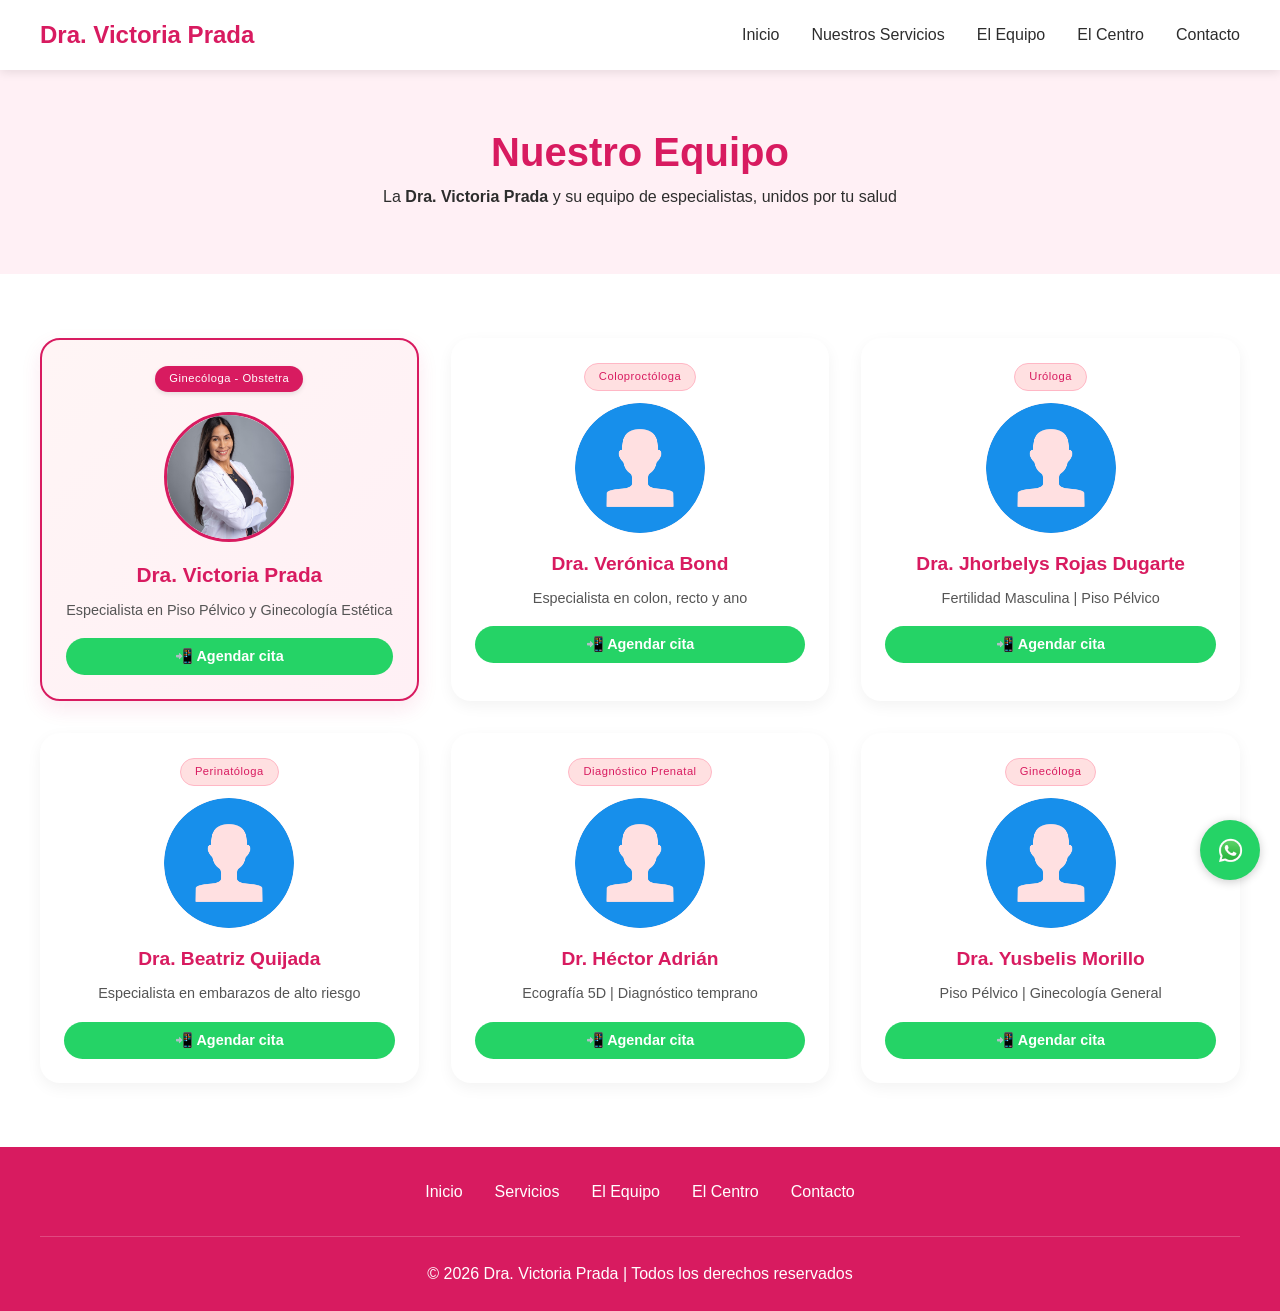
==== commit e5938fd6: "img" ====
--- a/equipo-colaborador.html
+++ b/equipo-colaborador.html
@@ -3,7 +3,7 @@
 <head>
     <meta charset="UTF-8">
     <meta name="viewport" content="width=device-width, initial-scale=1.0, user-scalable=yes">
-    <title>El Equipo | Centro Clínico Láser</title>
+    <title>Nuestro Equipo Médico | Dra. Victoria Prada - Ginecología y Obstetricia</title>
     <link rel="stylesheet" href="style.css">
     <link rel="icon" type="image/x-icon" href="img/favicon.ico">
 </head>
@@ -12,7 +12,7 @@
     <!-- NAVBAR -->
     <nav class="navbar">
         <div class="container">
-            <a href="index.html" class="logo">Centro Clínico Láser</a>
+            <a href="index.html" class="logo">Dra. Victoria Prada</a>
             <div class="menu-icon" id="menuIcon">☰</div>
             <ul class="nav-links" id="navLinks">
                 <li><a href="index.html">Inicio</a></li>
@@ -25,10 +25,10 @@
     </nav>
 
     <!-- ENCABEZADO DE LA PÁGINA -->
-<div class="sobre-header">
-    <h1>El Equipo</h1>
-    <p>La <strong>Dra. Victoria Prada</strong> y su equipo de especialistas, unidos por tu salud</p>
-</div>
+    <div class="sobre-header">
+        <h1>Nuestro Equipo</h1>
+        <p>La <strong>Dra. Victoria Prada</strong> y su equipo de especialistas, unidos por tu salud</p>
+    </div>
 
     <!-- SECCIÓN DE EQUIPO -->
     <section class="section">
@@ -53,11 +53,11 @@
                     <button class="btn-wa-card" data-nombre="Dra. Verónica Bond">📲 Agendar cita</button>
                 </div>
                 
-                <!-- Tarjeta 3: Dra. Jhorbelys Dugarte -->
+                <!-- Tarjeta 3: Dra. Jhorbelys Rojas Dugarte -->
                 <div class="equipo-card" data-especialista="3">
                     <span class="especialidad-badge badge-secundario">Uróloga</span>
-                    <img src="Recursos/img-m.png" alt="Dra. Jhorbelys Dugarte" class="equipo-foto">
-                    <h3>Dra. Jhorbelys Dugarte</h3>
+                    <img src="Recursos/img-m.png" alt="Dra. Jhorbelys Rojas Dugarte" class="equipo-foto">
+                    <h3>Dra. Jhorbelys Rojas Dugarte</h3>
                     <p>Fertilidad Masculina | Piso Pélvico</p>
                     <button class="btn-wa-card" data-nombre="Dra. Jhorbelys Dugarte">📲 Agendar cita</button>
                 </div>
@@ -93,173 +93,154 @@
         </div>
     </section>
 
- <!-- SECCIÓN DE DETALLE (mejorada para móvil) -->
-<div id="especialista-detalle" class="especialista-detalle">
-    <div class="container">
-        <div id="detalle-contenido">
-            <div style="text-align: center; padding: 2rem;">
-                <p>Selecciona un especialista para ver más información.</p>
-            </div>
-        </div>
-        <div style="text-align: center; margin-top: 1.5rem;">
-            <button id="cerrar-detalle" class="btn-secundario" style="min-width: 120px;">Cerrar</button>
+    <!-- SECCIÓN DE DETALLE -->
+    <div id="especialista-detalle" class="especialista-detalle">
+        <div class="container">
+            <div id="detalle-contenido">
+                <div style="text-align: center; padding: 2rem;">
+                    <p>Selecciona un especialista para ver más información.</p>
+                </div>
+            </div>
+            <div style="text-align: center; margin-top: 1.5rem;">
+                <button id="cerrar-detalle" class="btn-secundario" style="min-width: 120px;">← Volver al equipo</button>
+            </div>
         </div>
     </div>
-</div>
 
     <!-- WHATSAPP FLOTANTE -->
-    <a href="https://wa.me/584121827436" class="whatsapp-flotante" target="_blank">
+    <a href="https://wa.me/584121827436" class="whatsapp-flotante" target="_blank" rel="noopener noreferrer">
         <img src="img/whatsapp-icon.png" alt="WhatsApp" style="width: 35px; height: 35px;">
     </a>
 
     <!-- FOOTER -->
-    <!-- FOOTER -->
     <footer style="background: #D81B60; color: white; padding: 2rem 0 1rem 0;">
-    <div class="container">
-        <!-- Links rápidos -->
-        <div style="display: flex; justify-content: center; gap: 2rem; flex-wrap: wrap; margin-bottom: 2rem;">
-            <a href="index.html" style="color: white; text-decoration: none;">Inicio</a>
-            <a href="servicios.html" style="color: white; text-decoration: none;">Servicios</a>
-            <a href="equipo-colaborador.html" style="color: white; text-decoration: none;">El Equipo</a>
-            <a href="sobre-nosotros.html" style="color: white; text-decoration: none;">El Centro</a>
-            <a href="index.html#contacto" style="color: white; text-decoration: none;">Contacto</a>
-        </div>
-
-        <!-- Redes Sociales (solo si las tienes, comenta o borra si no) -->
-        <!--
-        <div style="text-align: center; margin-bottom: 2rem;">
-            <span style="margin-right: 1rem;">📱 Síguenos:</span>
-            <a href="#" style="color: white; text-decoration: none; margin: 0 0.5rem;">📷 Instagram</a>
-            <span style="color: rgba(255,255,255,0.5);">|</span>
-            <a href="#" style="color: white; text-decoration: none; margin: 0 0.5rem;">👍 Facebook</a>
-        </div>
-        -->
-
-        <!-- Copyright + Desarrollador -->
-        <div style="text-align: center; border-top: 1px solid rgba(255,255,255,0.2); padding-top: 1.5rem;">
-            <p style="margin-bottom: 0.5rem;">© 2026 Centro Clínico Láser | Todos los derechos reservados</p>
-            <p style="font-size: 0.85rem; opacity: 0.9;">
-                💻 Diseño web: <strong>Jesús Pérez</strong> | 
-                <a href="https://forms.gle/ci2whmRBoocPAq5g7" style="color: white; text-decoration: underline;" target="_blank">¿Necesitas una web para tu negocio? Contáctame</a>
-            </p>
-        </div>
-    </div>
-</footer>
+        <div class="container">
+            <div style="display: flex; justify-content: center; gap: 2rem; flex-wrap: wrap; margin-bottom: 2rem;">
+                <a href="index.html" style="color: white; text-decoration: none;">Inicio</a>
+                <a href="servicios.html" style="color: white; text-decoration: none;">Servicios</a>
+                <a href="equipo-colaborador.html" style="color: white; text-decoration: none;">El Equipo</a>
+                <a href="sobre-nosotros.html" style="color: white; text-decoration: none;">El Centro</a>
+                <a href="index.html#contacto" style="color: white; text-decoration: none;">Contacto</a>
+            </div>
+
+            <div style="text-align: center; border-top: 1px solid rgba(255,255,255,0.2); padding-top: 1.5rem;">
+                <p style="margin-bottom: 0.5rem;">© 2026 Dra. Victoria Prada | Todos los derechos reservados</p>
+                                <!--<p style="font-size: 0.85rem; opacity: 0.9;">
+                    💻 Diseño web: <strong>Jesús Pérez</strong> | 
+                    <a href="https://forms.gle/ci2whmRBoocPAq5g7" style="color: white; text-decoration: underline;" target="_blank" rel="noopener noreferrer">¿Necesitas una web para tu negocio? Contáctame</a>
+                </p>
+            -->
+            </div>
+        </div>
+    </footer>
 
     <script>
-    // ========================
-    // MENÚ HAMBURGUESA
-    // ========================
-    const menuIcon = document.getElementById('menuIcon');
-    const navLinks = document.getElementById('navLinks');
-    if (menuIcon) {
-        menuIcon.addEventListener('click', () => {
-            navLinks.classList.toggle('active');
+        // ========================
+        // MENÚ HAMBURGUESA
+        // ========================
+        const menuIcon = document.getElementById('menuIcon');
+        const navLinks = document.getElementById('navLinks');
+        if (menuIcon) {
+            menuIcon.addEventListener('click', () => {
+                navLinks.classList.toggle('active');
+            });
+        }
+
+        // ========================
+        // DATOS DE LOS ESPECIALISTAS
+        // ========================
+        const especialistas = {
+            1: {
+                nombre: "Dra. Victoria Prada",
+                especialidad: "Ginecología - Obstetricia | Piso Pélvico | Ginecología Estética",
+                descripcion: "Médico especialista en ginecología y obstetricia, con amplia experiencia en el área. Su enfoque combina la más avanzada tecnología médica con un trato cálido y personalizado, brindando atención integral a cada paciente."
+            },
+            2: {
+                nombre: "Dra. Verónica Bond",
+                especialidad: "Coloproctología",
+                descripcion: "Especialista en el diagnóstico y tratamiento de enfermedades del colon, recto y ano. Atención integral para hemorroides, fisuras, fístulas, estreñimiento crónico y cáncer colorrectal."
+            },
+            3: {
+                nombre: "Dra. Jhorbelys Rojas Dugarte",
+                especialidad: "Urología | Fertilidad Masculina | Piso Pélvico",
+                descripcion: "Experta en salud urológica femenina y masculina. Tratamiento de infecciones urinarias, fertilidad en hombres y rehabilitación del suelo pélvico para incontinencia y prolapsos."
+            },
+            4: {
+                nombre: "Dra. Beatriz Quijada",
+                especialidad: "Medicina Perinatal",
+                descripcion: "Especialista en embarazos de alto riesgo, manejo de complicaciones durante la gestación (diabetes, hipertensión, parto prematuro) y seguimiento integral para la salud de la madre y el bebé."
+            },
+            5: {
+                nombre: "Dr. Héctor Adrián",
+                especialidad: "Diagnóstico Prenatal | Ecografía 5D",
+                descripcion: "Realiza ecografías obstétricas de alta resolución, incluyendo ecografía 5D para ver al bebé en detalle. Diagnóstico prenatal temprano de malformaciones."
+            },
+            6: {
+                nombre: "Dra. Yusbelis Morillo",
+                especialidad: "Ginecología | Piso Pélvico",
+                descripcion: "Atención ginecológica integral y rehabilitación del suelo pélvico. Tratamiento de incontinencia urinaria, prolapsos y disfunciones del piso pélvico."
+            }
+        };
+
+        // ========================
+        // CLIC EN TARJETA -> MOSTRAR DETALLE
+        // ========================
+        let ultimaTarjetaSeleccionada = null;
+        const detallesDiv = document.getElementById('especialista-detalle');
+        const detalleContenido = document.getElementById('detalle-contenido');
+
+        document.querySelectorAll('.equipo-card').forEach(card => {
+            card.addEventListener('click', (e) => {
+                if (e.target.classList && e.target.classList.contains('btn-wa-card')) {
+                    return;
+                }
+                
+                ultimaTarjetaSeleccionada = card;
+                const id = card.getAttribute('data-especialista');
+                const data = especialistas[id];
+                
+                detalleContenido.innerHTML = `
+                    <h3 style="color: #D81B60; margin-bottom: 0.5rem;">${data.nombre}</h3>
+                    <p style="font-weight: bold; color: #D81B60; margin-bottom: 1rem;">${data.especialidad}</p>
+                    <p style="line-height: 1.6;">${data.descripcion}</p>
+                    <p style="margin-top: 1.5rem; font-style: italic;">📲 Para agendar una cita, presiona el botón "Agendar cita" en su tarjeta.</p>
+                `;
+                
+                detallesDiv.classList.add('active');
+                detallesDiv.scrollIntoView({ behavior: 'smooth', block: 'start' });
+            });
         });
-    }
-
-    // ========================
-    // VARIABLE PARA GUARDAR LA ÚLTIMA TARJETA SELECCIONADA
-    // ========================
-    let ultimaTarjetaSeleccionada = null;
-
-    // ========================
-    // DATOS DE LOS ESPECIALISTAS
-    // ========================
-    const especialistas = {
-        1: {
-            nombre: "Dra. Victoria Prada",
-            especialidad: "Ginecología - Obstetricia | Piso Pélvico | Ginecología Estética",
-            descripcion: "Médico especialista en ginecología y obstetricia, con amplia experiencia en el área. Su enfoque combina la más avanzada tecnología médica con un trato cálido y personalizado, brindando atención integral a cada paciente."
-        },
-        2: {
-            nombre: "Dra. Verónica Bond",
-            especialidad: "Coloproctología",
-            descripcion: "Especialista en el diagnóstico y tratamiento de enfermedades del colon, recto y ano. Atención integral para hemorroides, fisuras, fístulas, estreñimiento crónico y cáncer colorrectal."
-        },
-        3: {
-            nombre: "Dra. Jhorbelys Dugarte",
-            especialidad: "Urología | Fertilidad Masculina | Piso Pélvico",
-            descripcion: "Experta en salud urológica femenina y masculina. Tratamiento de infecciones urinarias, fertilidad en hombres y rehabilitación del suelo pélvico para incontinencia y prolapsos."
-        },
-        4: {
-            nombre: "Dra. Beatriz Quijada",
-            especialidad: "Medicina Perinatal",
-            descripcion: "Especialista en embarazos de alto riesgo, manejo de complicaciones durante la gestación (diabetes, hipertensión, parto prematuro) y seguimiento integral para la salud de la madre y el bebé."
-        },
-        5: {
-            nombre: "Dr. Héctor Adrián",
-            especialidad: "Diagnóstico Prenatal | Ecografía 5D",
-            descripcion: "Realiza ecografías obstétricas de alta resolución, incluyendo ecografía 5D para ver al bebé en detalle. Diagnóstico prenatal temprano de malformaciones."
-        },
-        6: {
-            nombre: "Dra. Yusbelis Morillo",
-            especialidad: "Ginecología | Piso Pélvico",
-            descripcion: "Atención ginecológica integral y rehabilitación del suelo pélvico. Tratamiento de incontinencia urinaria, prolapsos y disfunciones del piso pélvico."
-        }
-    };
-
-    // ========================
-    // CLIC EN TARJETA -> MOSTRAR DETALLE
-    // ========================
-    const detallesDiv = document.getElementById('especialista-detalle');
-    const detalleContenido = document.getElementById('detalle-contenido');
-
-    document.querySelectorAll('.equipo-card').forEach(card => {
-        card.addEventListener('click', (e) => {
-            // Evitar que el clic en el botón también dispare el detalle
-            if (e.target.classList && e.target.classList.contains('btn-wa-card')) {
-                return;
+
+        // ========================
+        // CERRAR DETALLE Y VOLVER A LA TARJETA SELECCIONADA
+        // ========================
+        document.getElementById('cerrar-detalle').addEventListener('click', () => {
+            detallesDiv.classList.remove('active');
+            
+            if (ultimaTarjetaSeleccionada) {
+                ultimaTarjetaSeleccionada.scrollIntoView({ behavior: 'smooth', block: 'center' });
+                ultimaTarjetaSeleccionada.style.transition = '0.3s';
+                ultimaTarjetaSeleccionada.style.boxShadow = '0 0 0 2px #D81B60';
+                setTimeout(() => {
+                    ultimaTarjetaSeleccionada.style.boxShadow = '';
+                }, 800);
             }
-            
-            // GUARDAMOS LA TARJETA QUE SE SELECCIONÓ
-            ultimaTarjetaSeleccionada = card;
-            
-            const id = card.getAttribute('data-especialista');
-            const data = especialistas[id];
-            
-            detalleContenido.innerHTML = `
-                <h3 style="color: #D81B60; margin-bottom: 0.5rem;">${data.nombre}</h3>
-                <p style="font-weight: bold; color: #D81B60; margin-bottom: 1rem;">${data.especialidad}</p>
-                <p style="line-height: 1.6;">${data.descripcion}</p>
-                <p style="margin-top: 1.5rem; font-style: italic;">📲 Para agendar una cita, presiona el botón "Agendar cita" en su tarjeta.</p>
-            `;
-            
-            detallesDiv.classList.add('active');
-            detallesDiv.scrollIntoView({ behavior: 'smooth', block: 'start' });
         });
-    });
-
-    // ========================
-    // CERRAR DETALLE Y VOLVER A LA TARJETA SELECCIONADA
-    // ========================
-    document.getElementById('cerrar-detalle').addEventListener('click', () => {
-        detallesDiv.classList.remove('active');
+
+        // ========================
+        // BOTONES DE WHATSAPP EN CADA TARJETA
+        // ========================
+        const NUMERO_WHATSAPP = '584121827436';
         
-        if (ultimaTarjetaSeleccionada) {
-            ultimaTarjetaSeleccionada.scrollIntoView({ behavior: 'smooth', block: 'center' });
-            ultimaTarjetaSeleccionada.style.transition = '0.3s';
-            ultimaTarjetaSeleccionada.style.boxShadow = '0 0 0 2px #D81B60';
-            setTimeout(() => {
-                ultimaTarjetaSeleccionada.style.boxShadow = '';
-            }, 800);
-        }
-    });
-
-    // ========================
-    // BOTONES DE WHATSAPP EN CADA TARJETA
-    // ========================
-    const NUMERO_WHATSAPP = '584121827436';
-    
-    document.querySelectorAll('.btn-wa-card').forEach(btn => {
-        btn.addEventListener('click', (e) => {
-            e.stopPropagation();
-            const nombreEspecialista = btn.getAttribute('data-nombre');
-            const mensaje = `Hola, quisiera agendar una cita con ${nombreEspecialista}. ¿Podrían darme información?`;
-            const url = `https://wa.me/${NUMERO_WHATSAPP}?text=${encodeURIComponent(mensaje)}`;
-            window.open(url, '_blank');
+        document.querySelectorAll('.btn-wa-card').forEach(btn => {
+            btn.addEventListener('click', (e) => {
+                e.stopPropagation();
+                const nombreEspecialista = btn.getAttribute('data-nombre');
+                const mensaje = `Hola, quisiera agendar una cita con ${nombreEspecialista}. ¿Podrían darme información?`;
+                const url = `https://wa.me/${NUMERO_WHATSAPP}?text=${encodeURIComponent(mensaje)}`;
+                window.open(url, '_blank', 'noopener,noreferrer');
+            });
         });
-    });
-</script>
+    </script>
 </body>
 </html>
--- a/style.css
+++ b/style.css
@@ -82,7 +82,7 @@
    ============================================ */
 .hero {
     height: 100vh;
-    background-image: url('fondo-clinica-ia.jpg');
+    background-image: url('../img/background(2).png');
     background-size: cover;
     background-position: center;
     position: relative;
@@ -978,4 +978,59 @@
         font-size: 0.85rem;
         padding: 0.4rem 1.4rem;
     }
-}+}
+
+.btn-emergencia {
+    display: inline-block;
+    background-color: #DC3545;
+    color: white;
+    font-size: 1.2rem;
+    font-weight: bold;
+    padding: 12px 32px;
+    border-radius: 60px;
+    text-decoration: none;
+    transition: all 0.3s ease;
+    box-shadow: 0 4px 15px rgba(220, 53, 69, 0.4);
+    animation: pulse 1.8s infinite;
+    border: none;
+    cursor: pointer;
+    letter-spacing: 1px;
+}
+
+.btn-emergencia:hover {
+    background-color: #B02A37;
+    transform: scale(1.03);
+    box-shadow: 0 8px 25px rgba(220, 53, 69, 0.5);
+}
+
+@keyframes pulse {
+    0% {
+        transform: scale(1);
+        box-shadow: 0 4px 15px rgba(220, 53, 69, 0.4);
+    }
+    50% {
+        transform: scale(1.02);
+        box-shadow: 0 8px 25px rgba(220, 53, 69, 0.6);
+    }
+    100% {
+        transform: scale(1);
+        box-shadow: 0 4px 15px rgba(220, 53, 69, 0.4);
+    }
+}
+
+/* ===== ANIMACIONES PARA TARJETAS DE TECNOLOGÍA ===== */
+.tecno-card {
+    opacity: 0;
+    transform: translateY(30px);
+    transition: opacity 0.6s ease, transform 0.6s ease;
+}
+
+.tecno-card.visible {
+    opacity: 1;
+    transform: translateY(0);
+}
+
+/* Retrasos escalonados para cada tarjeta */
+.tecno-card:nth-child(1) { transition-delay: 0.1s; }
+.tecno-card:nth-child(2) { transition-delay: 0.3s; }
+.tecno-card:nth-child(3) { transition-delay: 0.5s; }
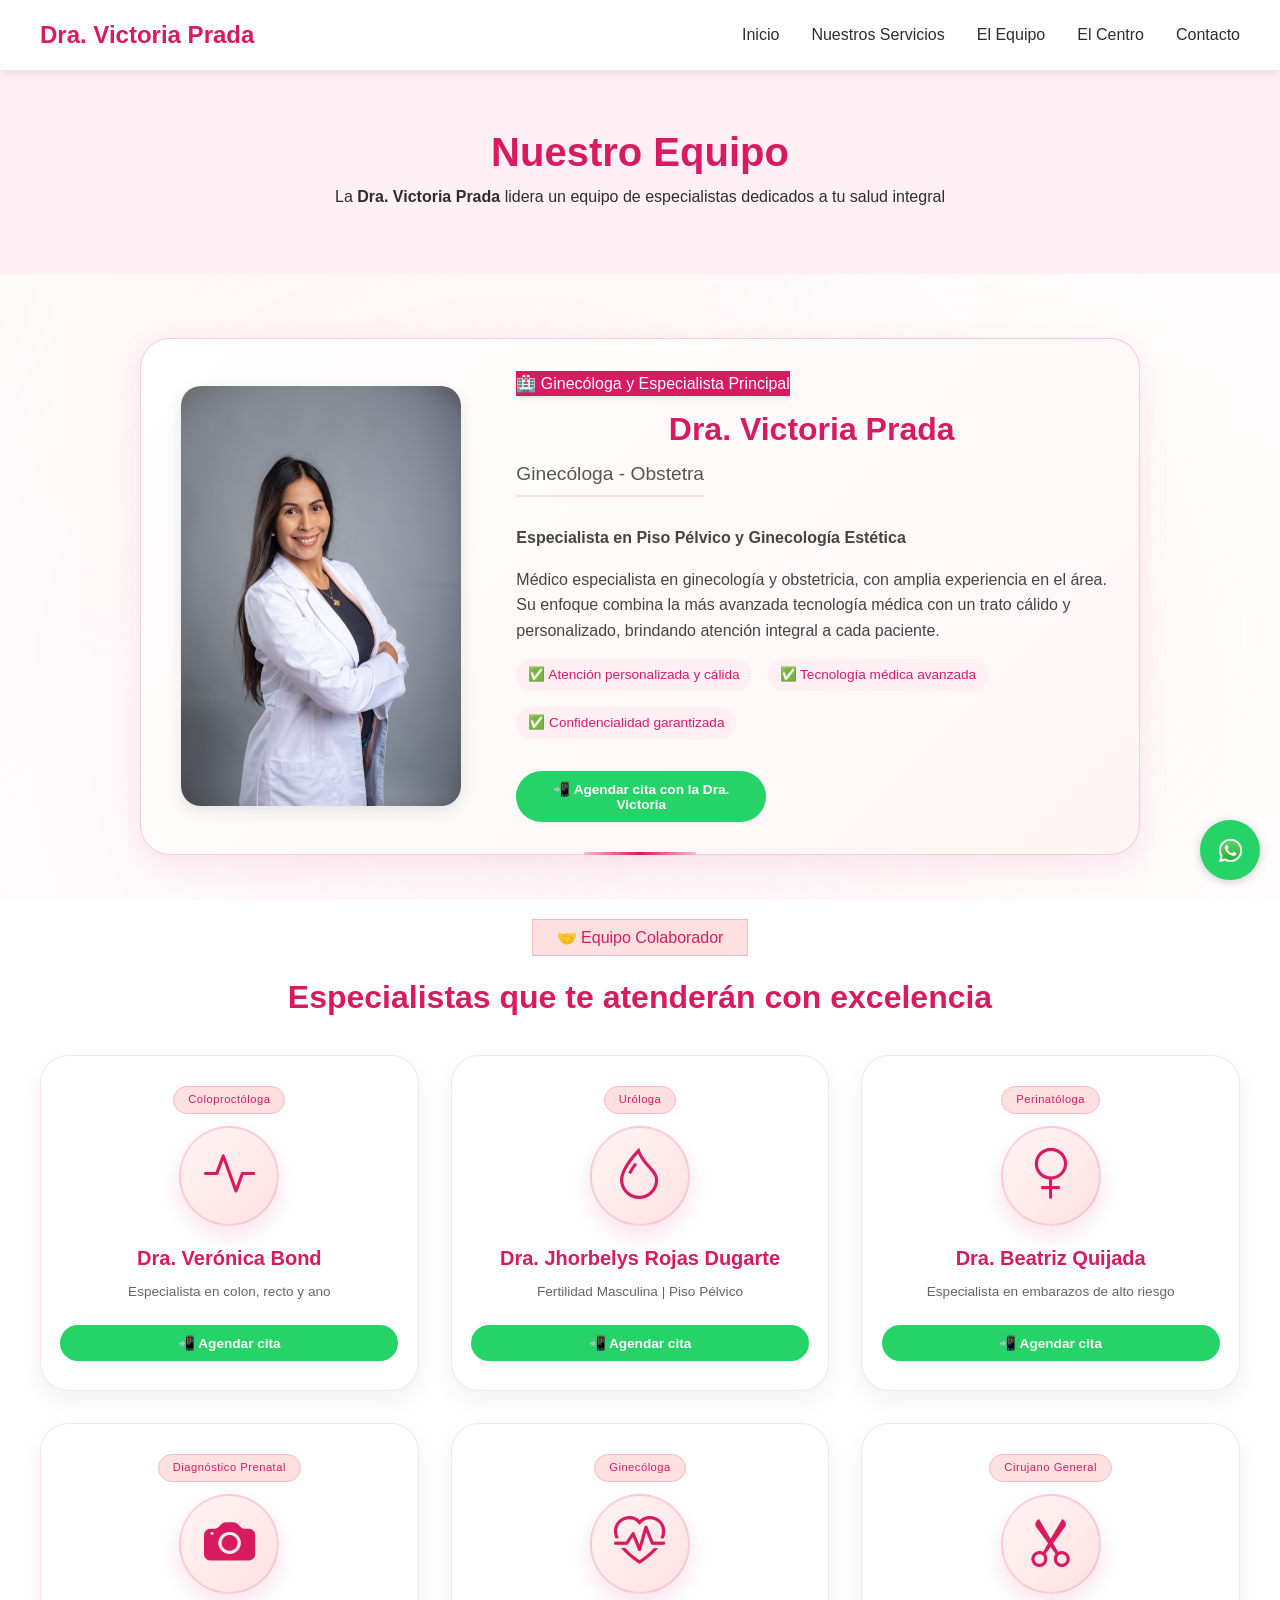
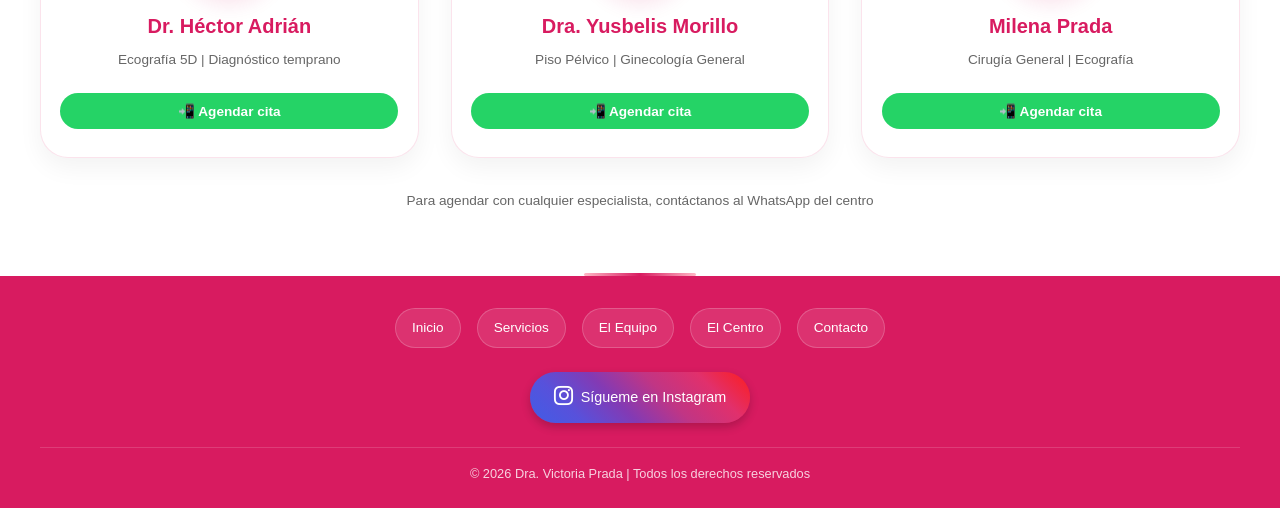
==== commit ff6464d8: "Add files via upload" ====
--- a/equipo-colaborador.html
+++ b/equipo-colaborador.html
@@ -6,6 +6,7 @@
     <title>Nuestro Equipo Médico | Dra. Victoria Prada - Ginecología y Obstetricia</title>
     <link rel="stylesheet" href="style.css">
     <link rel="icon" type="image/x-icon" href="img/favicon.ico">
+    <link rel="stylesheet" href="https://cdn.jsdelivr.net/npm/bootstrap-icons@1.11.3/font/bootstrap-icons.min.css">
 </head>
 <body>
 
@@ -27,69 +28,110 @@
     <!-- ENCABEZADO DE LA PÁGINA -->
     <div class="sobre-header">
         <h1>Nuestro Equipo</h1>
-        <p>La <strong>Dra. Victoria Prada</strong> y su equipo de especialistas, unidos por tu salud</p>
+        <p>La <strong>Dra. Victoria Prada</strong> lidera un equipo de especialistas dedicados a tu salud integral</p>
     </div>
 
-    <!-- SECCIÓN DE EQUIPO -->
+    <!-- TARJETA DESTACADA: DRA. VICTORIA PRADA -->
+    <section class="section" style="padding-bottom: 0;">
+        <div class="container">
+            <div class="dra-destacada-equipo">
+                <div class="dra-foto-equipo">
+                    <img src="Recursos/img1.jpeg" alt="Dra. Victoria Prada">
+                </div>
+                <div class="dra-info-equipo">
+                    <span class="badge-principal" style="display: inline-block; margin-bottom: 0.5rem;">🏥 Ginecóloga y Especialista Principal</span>
+                    <h2>Dra. Victoria Prada</h2>
+                    <h3>Ginecóloga - Obstetra</h3>
+                    <p><strong>Especialista en Piso Pélvico y Ginecología Estética</strong></p>
+                    <p>Médico especialista en ginecología y obstetricia, con amplia experiencia en el área. Su enfoque combina la más avanzada tecnología médica con un trato cálido y personalizado, brindando atención integral a cada paciente.</p>
+                    <div class="dra-destacados-equipo">
+                        <span>✅ Atención personalizada y cálida</span>
+                        <span>✅ Tecnología médica avanzada</span>
+                        <span>✅ Confidencialidad garantizada</span>
+                    </div>
+                    <button class="btn-wa-card" data-nombre="Dra. Victoria Prada" style="max-width: 250px; margin-top: 1rem;">📲 Agendar cita con la Dra. Victoria</button>
+                </div>
+            </div>
+        </div>
+    </section>
+
+    <!-- SECCIÓN: EQUIPO COLABORADOR (Grid de especialistas) -->
     <section class="section">
         <div class="container">
+            <div style="text-align: center; margin-bottom: 2rem;">
+                <span class="badge-secundario" style="display: inline-block; padding: 0.3rem 1.5rem;">🤝 Equipo Colaborador</span>
+                <h2 style="margin-top: 1rem;">Especialistas que te atenderán con excelencia</h2>
+            </div>
             <div class="equipo-grid">
-                
-                <!-- Tarjeta 1: Dra. Victoria Prada (Destacada) -->
-                <div class="equipo-card equipo-card-destacado" data-especialista="1">
-                    <span class="especialidad-badge badge-principal">Ginecóloga - Obstetra</span>
-                    <img src="Recursos/img1.jpeg" alt="Dra. Victoria Prada" class="equipo-foto">
-                    <h3>Dra. Victoria Prada</h3>
-                    <p>Especialista en Piso Pélvico y Ginecología Estética</p>
-                    <button class="btn-wa-card" data-nombre="Dra. Victoria Prada">📲 Agendar cita</button>
-                </div>
-                
-                <!-- Tarjeta 2: Dra. Verónica Bond -->
+    
+                <!-- Dra. Verónica Bond (Coloproctóloga) -->
                 <div class="equipo-card" data-especialista="2">
                     <span class="especialidad-badge badge-secundario">Coloproctóloga</span>
-                    <img src="Recursos/img-m.png" alt="Dra. Verónica Bond" class="equipo-foto">
+                    <div class="equipo-icono-bootstrap">
+                        <i class="bi bi-activity"></i>
+                    </div>
                     <h3>Dra. Verónica Bond</h3>
                     <p>Especialista en colon, recto y ano</p>
                     <button class="btn-wa-card" data-nombre="Dra. Verónica Bond">📲 Agendar cita</button>
                 </div>
                 
-                <!-- Tarjeta 3: Dra. Jhorbelys Rojas Dugarte -->
+                <!-- Dra. Jhorbelys Rojas Dugarte (Uróloga) -->
                 <div class="equipo-card" data-especialista="3">
                     <span class="especialidad-badge badge-secundario">Uróloga</span>
-                    <img src="Recursos/img-m.png" alt="Dra. Jhorbelys Rojas Dugarte" class="equipo-foto">
+                    <div class="equipo-icono-bootstrap">
+                        <i class="bi bi-droplet"></i>
+                    </div>
                     <h3>Dra. Jhorbelys Rojas Dugarte</h3>
                     <p>Fertilidad Masculina | Piso Pélvico</p>
                     <button class="btn-wa-card" data-nombre="Dra. Jhorbelys Dugarte">📲 Agendar cita</button>
                 </div>
                 
-                <!-- Tarjeta 4: Dra. Beatriz Quijada -->
+                <!-- Dra. Beatriz Quijada (Perinatóloga) -->
                 <div class="equipo-card" data-especialista="4">
                     <span class="especialidad-badge badge-secundario">Perinatóloga</span>
-                    <img src="Recursos/img-m.png" alt="Dra. Beatriz Quijada" class="equipo-foto">
+                    <div class="equipo-icono-bootstrap">
+                        <i class="bi bi-gender-female"></i>
+                    </div>
                     <h3>Dra. Beatriz Quijada</h3>
                     <p>Especialista en embarazos de alto riesgo</p>
                     <button class="btn-wa-card" data-nombre="Dra. Beatriz Quijada">📲 Agendar cita</button>
                 </div>
                 
-                <!-- Tarjeta 5: Dr. Héctor Adrián -->
+                <!-- Dr. Héctor Adrián (Diagnóstico Prenatal) -->
                 <div class="equipo-card" data-especialista="5">
                     <span class="especialidad-badge badge-secundario">Diagnóstico Prenatal</span>
-                    <img src="Recursos/img-m.png" alt="Dr. Héctor Adrián" class="equipo-foto">
+                    <div class="equipo-icono-bootstrap">
+                        <i class="bi bi-camera-fill"></i>
+                    </div>
                     <h3>Dr. Héctor Adrián</h3>
                     <p>Ecografía 5D | Diagnóstico temprano</p>
                     <button class="btn-wa-card" data-nombre="Dr. Héctor Adrián">📲 Agendar cita</button>
                 </div>
                 
-                <!-- Tarjeta 6: Dra. Yusbelis Morillo -->
+                <!-- Dra. Yusbelis Morillo (Ginecóloga) -->
                 <div class="equipo-card" data-especialista="6">
                     <span class="especialidad-badge badge-secundario">Ginecóloga</span>
-                    <img src="Recursos/img-m.png" alt="Dra. Yusbelis Morillo" class="equipo-foto">
+                    <div class="equipo-icono-bootstrap">
+                        <i class="bi bi-heart-pulse"></i>
+                    </div>
                     <h3>Dra. Yusbelis Morillo</h3>
                     <p>Piso Pélvico | Ginecología General</p>
                     <button class="btn-wa-card" data-nombre="Dra. Yusbelis Morillo">📲 Agendar cita</button>
                 </div>
                 
-            </div>
+                <!-- Milena Prada (Cirujano General) -->
+                <div class="equipo-card" data-especialista="7">
+                    <span class="especialidad-badge badge-secundario">Cirujano General</span>
+                    <div class="equipo-icono-bootstrap">
+                        <i class="bi bi-scissors"></i>
+                    </div>
+                    <h3>Milena Prada</h3>
+                    <p>Cirugía General | Ecografía</p>
+                    <button class="btn-wa-card" data-nombre="Milena Prada">📲 Agendar cita</button>
+                </div>
+
+            </div>
+            <p style="text-align: center; margin-top: 2rem; font-size: 0.85rem; color: #666;">Para agendar con cualquier especialista, contáctanos al WhatsApp del centro</p>
         </div>
     </section>
 
@@ -112,27 +154,33 @@
         <img src="img/whatsapp-icon.png" alt="WhatsApp" style="width: 35px; height: 35px;">
     </a>
 
-    <!-- FOOTER -->
-    <footer style="background: #D81B60; color: white; padding: 2rem 0 1rem 0;">
-        <div class="container">
-            <div style="display: flex; justify-content: center; gap: 2rem; flex-wrap: wrap; margin-bottom: 2rem;">
-                <a href="index.html" style="color: white; text-decoration: none;">Inicio</a>
-                <a href="servicios.html" style="color: white; text-decoration: none;">Servicios</a>
-                <a href="equipo-colaborador.html" style="color: white; text-decoration: none;">El Equipo</a>
-                <a href="sobre-nosotros.html" style="color: white; text-decoration: none;">El Centro</a>
-                <a href="index.html#contacto" style="color: white; text-decoration: none;">Contacto</a>
-            </div>
-
-            <div style="text-align: center; border-top: 1px solid rgba(255,255,255,0.2); padding-top: 1.5rem;">
-                <p style="margin-bottom: 0.5rem;">© 2026 Dra. Victoria Prada | Todos los derechos reservados</p>
-                                <!--<p style="font-size: 0.85rem; opacity: 0.9;">
-                    💻 Diseño web: <strong>Jesús Pérez</strong> | 
-                    <a href="https://forms.gle/ci2whmRBoocPAq5g7" style="color: white; text-decoration: underline;" target="_blank" rel="noopener noreferrer">¿Necesitas una web para tu negocio? Contáctame</a>
-                </p>
-            -->
-            </div>
-        </div>
-    </footer>
+<!-- FOOTER MEJORADO -->
+<footer style="background: #D81B60; color: white; padding: 2rem 0 1rem 0;">
+    <div class="container">
+        
+        <!-- Links rápidos con diseño de botones -->
+        <div class="footer-links" style="display: flex; justify-content: center; gap: 1rem; flex-wrap: wrap; margin-bottom: 1.5rem;">
+            <a href="index.html" class="footer-btn">Inicio</a>
+            <a href="servicios.html" class="footer-btn">Servicios</a>
+            <a href="equipo-colaborador.html" class="footer-btn">El Equipo</a>
+            <a href="sobre-nosotros.html" class="footer-btn">El Centro</a>
+            <a href="index.html#contacto" class="footer-btn">Contacto</a>
+        </div>
+
+        <!-- Redes Sociales con botón más elegante -->
+        <div style="text-align: center; margin-bottom: 1.5rem;">
+            <a href="https://www.instagram.com/dravictoriaprada/" target="_blank" rel="noopener noreferrer" class="instagram-btn">
+                <i class="bi bi-instagram"></i>
+                <span>Sígueme en Instagram</span>
+            </a>
+        </div>
+
+        <!-- Copyright -->
+        <div style="text-align: center; border-top: 1px solid rgba(255,255,255,0.15); padding-top: 1rem;">
+            <p style="margin-bottom: 0.5rem; font-size: 0.8rem; opacity: 0.8;">© 2026 Dra. Victoria Prada | Todos los derechos reservados</p>
+        </div>
+    </div>
+</footer>
 
     <script>
         // ========================
@@ -179,11 +227,16 @@
                 nombre: "Dra. Yusbelis Morillo",
                 especialidad: "Ginecología | Piso Pélvico",
                 descripcion: "Atención ginecológica integral y rehabilitación del suelo pélvico. Tratamiento de incontinencia urinaria, prolapsos y disfunciones del piso pélvico."
+            },
+            7: {
+                nombre: "Milena Prada",
+                especialidad: "Cirugía General | Ecografía",
+                descripcion: "Especialista en cirugía general y ecografía. Con amplia experiencia en procedimientos quirúrgicos y diagnóstico por imágenes, brindando atención integral y personalizada."
             }
         };
 
         // ========================
-        // CLIC EN TARJETA -> MOSTRAR DETALLE
+        // CLIC EN TARJETA -> MOSTRAR DETALLE (CON NUEVO DISEÑO)
         // ========================
         let ultimaTarjetaSeleccionada = null;
         const detallesDiv = document.getElementById('especialista-detalle');
@@ -199,11 +252,18 @@
                 const id = card.getAttribute('data-especialista');
                 const data = especialistas[id];
                 
+                // NUEVO DISEÑO DEL DETALLE (con estructura mejorada)
                 detalleContenido.innerHTML = `
-                    <h3 style="color: #D81B60; margin-bottom: 0.5rem;">${data.nombre}</h3>
-                    <p style="font-weight: bold; color: #D81B60; margin-bottom: 1rem;">${data.especialidad}</p>
-                    <p style="line-height: 1.6;">${data.descripcion}</p>
-                    <p style="margin-top: 1.5rem; font-style: italic;">📲 Para agendar una cita, presiona el botón "Agendar cita" en su tarjeta.</p>
+                    <div style="text-align: center;">
+                        <h3 class="detalle-nombre">${data.nombre}</h3>
+                        <div class="detalle-especialidad">${data.especialidad}</div>
+                        <div class="detalle-descripcion">
+                            ${data.descripcion}
+                        </div>
+                        <div class="detalle-mensaje-cita">
+                            📲 Para agendar una cita, presiona el botón "Agendar cita" en su tarjeta.
+                        </div>
+                    </div>
                 `;
                 
                 detallesDiv.classList.add('active');
@@ -242,5 +302,29 @@
             });
         });
     </script>
+    
+    <!-- NAVBAR INFERIOR (MÓVIL) -->
+    <div class="bottom-nav">
+        <a href="index.html" class="bottom-nav-item">
+            <span>🏠</span>
+            <span>Inicio</span>
+        </a>
+        <a href="servicios.html" class="bottom-nav-item">
+            <span>📋</span>
+            <span>Servicios</span>
+        </a>
+        <a href="equipo-colaborador.html" class="bottom-nav-item active">
+            <span>👥</span>
+            <span>Equipo</span>
+        </a>
+        <a href="sobre-nosotros.html" class="bottom-nav-item">
+            <span>📍</span>
+            <span>Centro</span>
+        </a>
+        <a href="index.html#contacto" class="bottom-nav-item">
+            <span>📞</span>
+            <span>Contacto</span>
+        </a>
+    </div>
 </body>
 </html>
--- a/style.css
+++ b/style.css
@@ -82,7 +82,7 @@
    ============================================ */
 .hero {
     height: 100vh;
-    background-image: url('../img/background(2).png');
+    background-image: url('img/background(2).png');
     background-size: cover;
     background-position: center;
     position: relative;
@@ -276,108 +276,37 @@
     justify-content: center;
 }
 
-/* Estilo base de tarjetas */
-.testimonio-card,
-.servicio-card,
-.especialidad-card,
-.servicio-colab-card,
+/* Estilo base de tarjetas colaboradores (MEJORADO) */
 .equipo-card {
     background: white;
-    border-radius: 20px;
-    padding: 1.5rem;
+    border-radius: 24px;
+    padding: 1.8rem 1.2rem;
     text-align: center;
     box-shadow: 0 5px 15px rgba(0,0,0,0.05);
-    transition: transform 0.2s ease, box-shadow 0.2s ease;
-}
-
-.testimonio-card:hover,
-.servicio-card:hover,
-.especialidad-card:hover,
-.servicio-colab-card:hover,
+    transition: all 0.3s cubic-bezier(0.2, 0.9, 0.4, 1.1);
+    cursor: pointer;
+    border: 1px solid rgba(216, 27, 96, 0.08);
+}
+
 .equipo-card:hover {
-    transform: translateY(-3px);
-    box-shadow: 0 8px 20px rgba(0,0,0,0.08);
-}
-
-/* Testimonios */
-.testimonio-card p {
-    font-style: italic;
-    margin-bottom: 1rem;
+    transform: translateY(-8px);
+    box-shadow: 0 20px 30px rgba(216, 27, 96, 0.15);
+    border-color: #D81B60;
+}
+
+.equipo-card h3 {
+    color: #D81B60;
+    margin-bottom: 0.5rem;
+    font-size: 1.2rem;
+}
+
+.equipo-card p {
     color: #555;
-}
-
-.testimonio-card .paciente {
-    font-weight: bold;
-    color: #D81B60;
-}
-
-/* Servicios y especialidades */
-.servicio-card h3,
-.especialidad-card h3 {
-    color: #D81B60;
-    margin: 1rem 0 0.5rem;
-}
-
-.servicio-card p,
-.especialidad-card p {
-    color: #555;
-    font-size: 0.9rem;
-}
-
-/* Servicios colaboradores */
-.servicio-colab-card {
-    background: #FFF5F5;
-    border: 1px solid #FFE0E1;
-}
-
-.servicio-colab-card:hover { border-color: #FFB7C5; }
-
-.servicio-colab-card h3 {
-    color: #D81B60;
-    font-size: 1rem;
-    margin: 0.5rem 0 0.2rem;
-}
-
-.servicio-colab-card p {
-    color: #555;
-    font-size: 0.8rem;
-    margin: 0;
-}
-
-.servicio-colab-card .servicio-tag {
-    display: inline-block;
-    background: white;
-    color: #D81B60;
-    font-size: 0.7rem;
-    padding: 2px 8px;
-    border-radius: 20px;
-    margin-top: 0.5rem;
-}
-
-/* Iconos */
-.especialidad-icono,
-.servicio-icono {
-    font-size: 3rem;
-    margin-bottom: 1rem;
-}
-
-/* Imagen circular para servicios */
-.servicio-card .servicio-imagen {
-    font-size: 3rem;
-    background: #FFF0F5;
-    width: 80px;
-    height: 80px;
-    display: flex;
-    align-items: center;
-    justify-content: center;
-    border-radius: 50%;
-    margin: 0 auto 1rem;
-    transition: transform 0.2s ease;
-}
-
-.servicio-card:hover .servicio-imagen { transform: scale(1.03); }
-
-/* Tarjetas de valores (destacadas) */
+    font-size: 0.85rem;
+    margin: 0.5rem 0;
+}
+
+/* Estilo de tarjetas de valores */
 .objetivo-card {
     background: linear-gradient(135deg, #FFFFFF 0%, #FFF5F5 100%);
     border-radius: 24px;
@@ -431,41 +360,17 @@
     margin: 0;
 }
 
-/* ============================================
-   6. EQUIPO COLABORADOR
-   ============================================ */
-.equipo-foto {
-    width: 130px;
-    height: 130px;
-    border-radius: 50%;
-    object-fit: cover;
-    margin: 0 auto 1rem;
-    background: #FFE0E1;
-    display: block;
-}
-
-.equipo-card h3 {
-    color: #D81B60;
-    margin-bottom: 0.5rem;
-    font-size: 1.2rem;
-}
-
-.equipo-card p { color: #555; font-size: 0.9rem; }
-
-.equipo-card-destacado {
-    background: linear-gradient(135deg, #FFF5F5 0%, #FFF0F5 100%);
-    border: 2px solid #D81B60;
-    box-shadow: 0 8px 20px rgba(216, 27, 96, 0.1);
-    will-change: transform;
-    transform: translateZ(0);
-}
-
-.equipo-card-destacado .equipo-foto {
-    border: 3px solid #D81B60;
-    margin-top: 0.5rem;
-}
-
-.equipo-card-destacado h3 { font-size: 1.3rem; }
+/* Testimonios */
+.testimonio-card p {
+    font-style: italic;
+    margin-bottom: 1rem;
+    color: #555;
+}
+
+.testimonio-card .paciente {
+    font-weight: bold;
+    color: #D81B60;
+}
 
 .especialidad-badge {
     display: inline-block;
@@ -489,6 +394,9 @@
     border: 1px solid #FFB7C5;
 }
 
+/* ============================================
+   6. DETALLE DEL ESPECIALISTA
+   ============================================ */
 .especialista-detalle {
     display: none;
     background: #FFF5F5;
@@ -516,7 +424,6 @@
     font-size: 2.5rem;
 }
 
-/* Tarjeta de historia y misión */
 .dra-destacada {
     background: linear-gradient(135deg, #FFFFFF 0%, #FFF5F5 100%);
     border-radius: 30px;
@@ -779,21 +686,58 @@
 .boton-volver { text-align: center; margin: 2rem 0; }
 
 /* ============================================
-   10. RESPONSIVE
+   10. RESPONSIVE (MEDIA QUERIES UNIFICADAS)
    ============================================ */
 @media (max-width: 768px) {
-    .menu-icon { display: block; }
+    .navbar {
+        background: #D81B60;
+        padding: 0.8rem 1rem;
+    }
+    
+    .logo {
+        color: white;
+        font-size: 1.2rem;
+    }
+    
+    .menu-icon {
+        color: white;
+        font-size: 2rem;
+        display: block;
+    }
+    
     .nav-links {
         display: none;
         width: 100%;
         flex-direction: column;
         text-align: center;
-        padding: 1rem 0;
-    }
+        background: #D81B60;
+        margin-top: 0.5rem;
+        border-radius: 12px;
+        overflow: hidden;
+    }
+    
     .nav-links.active { display: flex; }
+    
+    .nav-links a {
+        color: white;
+        padding: 0.8rem 1.2rem;
+        display: block;
+        border-bottom: 1px solid rgba(255, 255, 255, 0.1);
+        transition: all 0.2s ease;
+    }
+    
+    .nav-links a:last-child { border-bottom: none; }
+    
+    .nav-links a:hover {
+        background: rgba(255, 255, 255, 0.2);
+        color: white;
+        padding-left: 1.5rem;
+        border-radius: 8px;
+    }
     
     .hero-content h1 { font-size: 2rem; }
     .hero-content p { font-size: 1rem; }
+    
     .btn-whatsapp { padding: 10px 20px; font-size: 0.9rem; }
     .btn-whatsapp .wa-icon { width: 20px; height: 20px; }
     
@@ -827,7 +771,6 @@
     
     .equipo-card-destacado { transform: scale(1); }
     .equipo-card-destacado:hover { transform: translateY(-3px); }
-    .equipo-foto { width: 100px; height: 100px; }
     
     .especialista-detalle {
         padding: 1.2rem;
@@ -836,10 +779,23 @@
     }
     .especialista-detalle .btn-secundario { margin-top: 1rem; }
     
-    .socia-detalle img { max-width: 200px; margin: 0 auto; }
-    .dra-foto img { max-width: 200px; }
+    .footer-links { display: none !important; }
+    
+    .whatsapp-flotante { bottom: 90px; }
+    
+    body { padding-bottom: 70px; }
+    
+    .socia-detalle img,
+    .dra-foto img { max-width: 200px; margin: 0 auto; }
+    
     .dra-info h2 { font-size: 1.6rem; }
     .dra-destacados { justify-content: center; }
+    
+    .separador-servicios span,
+    .badge-especialidad-principal span {
+        font-size: 0.85rem;
+        padding: 0.4rem 1.4rem;
+    }
 }
 
 /* ============================================
@@ -852,10 +808,11 @@
     }
 }
 
-html {
-    scroll-behavior: smooth;
-}
-/* Estilo para el index (foto a la izquierda) */
+html { scroll-behavior: smooth; }
+
+/* ============================================
+   12. ESTILOS PARA INDEX (FOTO IZQUIERDA)
+   ============================================ */
 .dra-destacada.dra-index {
     display: flex;
     flex-direction: row;
@@ -873,33 +830,29 @@
     text-align: left;
 }
 
-/* Responsive para móvil en index */
 @media (max-width: 768px) {
     .dra-destacada.dra-index {
         flex-direction: column;
         text-align: center;
     }
-    
     .dra-destacada.dra-index .dra-info {
         text-align: center;
     }
-    
     .dra-destacada.dra-index .dra-destacados {
         justify-content: center;
     }
 }
 
-/* ===== ICONOS CIRCULARES PARA TARJETAS DE SERVICIOS ===== */
+/* ============================================
+   13. ICONOS CIRCULARES (PARA SERVICIOS)
+   ============================================ */
 .servicio-icono-circular {
-    font-size: 2.5rem;
-    background: #FFF0F5;
     width: 70px;
     height: 70px;
-    display: flex;
-    align-items: center;
-    justify-content: center;
     border-radius: 50%;
     margin: 0 auto 1rem;
+    display: block;
+    object-fit: cover;
     transition: transform 0.2s ease;
 }
 
@@ -907,17 +860,13 @@
     transform: scale(1.05);
 }
 
-/* Iconos pequeños para colaboradores */
 .servicio-icono-pequeno {
-    font-size: 1.8rem;
-    background: #FFF5F5;
     width: 55px;
     height: 55px;
-    display: flex;
-    align-items: center;
-    justify-content: center;
     border-radius: 50%;
     margin: 0 auto 0.8rem;
+    display: block;
+    object-fit: cover;
     transition: transform 0.2s ease;
 }
 
@@ -925,7 +874,9 @@
     transform: scale(1.05);
 }
 
-/* ===== SEPARADOR "TAMBIÉN OFRECEMOS" ===== */
+/* ============================================
+   14. SEPARADORES Y BADGES
+   ============================================ */
 .separador-servicios {
     text-align: center;
     margin: 2rem auto;
@@ -945,15 +896,6 @@
     border: 1px solid rgba(216, 27, 96, 0.2);
 }
 
-/* Versión responsive */
-@media (max-width: 768px) {
-    .separador-servicios span {
-        font-size: 0.85rem;
-        padding: 0.4rem 1.4rem;
-    }
-}
-
-/* ===== BADGE DE ESPECIALIDAD PRINCIPAL ===== */
 .badge-especialidad-principal {
     text-align: center;
     margin-bottom: 1.5rem;
@@ -972,36 +914,35 @@
     border: 1px solid rgba(255, 255, 255, 0.2);
 }
 
-/* Versión responsive */
-@media (max-width: 768px) {
-    .badge-especialidad-principal span {
-        font-size: 0.85rem;
-        padding: 0.4rem 1.4rem;
-    }
-}
-
+/* ============================================
+   15. BOTÓN DE EMERGENCIA
+   ============================================ */
 .btn-emergencia {
-    display: inline-block;
+    display: inline-flex;
+    align-items: center;
+    justify-content: center;
+    gap: 12px;
     background-color: #DC3545;
     color: white;
-    font-size: 1.2rem;
+    font-size: 1.1rem;
     font-weight: bold;
-    padding: 12px 32px;
+    padding: 12px 28px;
     border-radius: 60px;
     text-decoration: none;
-    transition: all 0.3s ease;
+    transition: transform 0.2s ease, background-color 0.2s ease;
     box-shadow: 0 4px 15px rgba(220, 53, 69, 0.4);
     animation: pulse 1.8s infinite;
     border: none;
     cursor: pointer;
-    letter-spacing: 1px;
 }
 
 .btn-emergencia:hover {
     background-color: #B02A37;
-    transform: scale(1.03);
+    transform: scale(1.02);
     box-shadow: 0 8px 25px rgba(220, 53, 69, 0.5);
 }
+
+.btn-emergencia img { width: 28px; height: 28px; }
 
 @keyframes pulse {
     0% {
@@ -1018,11 +959,14 @@
     }
 }
 
-/* ===== ANIMACIONES PARA TARJETAS DE TECNOLOGÍA ===== */
+/* ============================================
+   16. ANIMACIONES PARA TARJETAS DE TECNOLOGÍA
+   ============================================ */
 .tecno-card {
     opacity: 0;
     transform: translateY(30px);
     transition: opacity 0.6s ease, transform 0.6s ease;
+    will-change: transform, opacity;
 }
 
 .tecno-card.visible {
@@ -1030,7 +974,956 @@
     transform: translateY(0);
 }
 
-/* Retrasos escalonados para cada tarjeta */
 .tecno-card:nth-child(1) { transition-delay: 0.1s; }
 .tecno-card:nth-child(2) { transition-delay: 0.3s; }
-.tecno-card:nth-child(3) { transition-delay: 0.5s; }+.tecno-card:nth-child(3) { transition-delay: 0.5s; }
+
+/* ============================================
+   17. BOTTOM NAVIGATION (MÓVIL)
+   ============================================ */
+.bottom-nav {
+    position: fixed;
+    bottom: 0;
+    left: 0;
+    width: 100%;
+    background: white;
+    display: flex;
+    justify-content: space-around;
+    padding: 8px 0 12px;
+    box-shadow: 0 -2px 10px rgba(0,0,0,0.1);
+    z-index: 1000;
+    border-top: 1px solid #FFE0E1;
+}
+
+.bottom-nav-item {
+    display: flex;
+    flex-direction: column;
+    align-items: center;
+    text-decoration: none;
+    color: #888;
+    font-size: 0.7rem;
+    transition: color 0.2s;
+}
+
+.bottom-nav-item span:first-child {
+    font-size: 1.4rem;
+    margin-bottom: 2px;
+}
+
+.bottom-nav-item.active { color: #D81B60; }
+.bottom-nav-item:hover { color: #D81B60; }
+
+@media (min-width: 769px) {
+    .bottom-nav { display: none; }
+}
+
+/* ============================================
+   18. TARJETA DESTACADA DE DRA. VICTORIA EN EQUIPO
+   ============================================ */
+.dra-destacada-equipo {
+    display: flex;
+    align-items: center;
+    gap: 3rem;
+    background: linear-gradient(135deg, #FFFFFF 0%, #FFF5F5 100%);
+    border-radius: 30px;
+    padding: 2rem;
+    box-shadow: 0 10px 30px rgba(216, 27, 96, 0.1);
+    max-width: 1000px;
+    margin: 0 auto;
+    border: 1px solid rgba(216, 27, 96, 0.2);
+}
+
+.dra-foto-equipo {
+    flex: 1;
+    min-width: 200px;
+}
+
+.dra-foto-equipo img {
+    width: 100%;
+    max-width: 280px;
+    border-radius: 20px;
+    object-fit: cover;
+    display: block;
+    margin: 0 auto;
+    box-shadow: 0 5px 15px rgba(0, 0, 0, 0.1);
+}
+
+.dra-info-equipo { flex: 2; }
+
+.dra-info-equipo h2 {
+    color: #D81B60;
+    font-size: 2rem;
+    margin-bottom: 0.25rem;
+}
+
+.dra-info-equipo h3 {
+    color: #555;
+    font-size: 1.2rem;
+    font-weight: normal;
+    margin-bottom: 0.75rem;
+    border-bottom: 2px solid #FFE0E1;
+    display: inline-block;
+    padding-bottom: 5px;
+}
+
+.dra-info-equipo p { color: #444; line-height: 1.6; margin: 1rem 0; }
+
+.dra-destacados-equipo {
+    display: flex;
+    flex-wrap: wrap;
+    gap: 1rem;
+    margin: 1rem 0;
+}
+
+.dra-destacados-equipo span {
+    background: #FFF0F5;
+    padding: 5px 12px;
+    border-radius: 20px;
+    font-size: 0.85rem;
+    color: #D81B60;
+}
+
+@media (max-width: 768px) {
+    .dra-destacada-equipo {
+        flex-direction: column;
+        text-align: center;
+        padding: 1.5rem;
+        gap: 1.5rem;
+    }
+    .dra-foto-equipo img { max-width: 200px; }
+    .dra-info-equipo h2 { font-size: 1.6rem; }
+    .dra-destacados-equipo { justify-content: center; }
+}
+
+/* ============================================
+   19. ICONOS BOOTSTRAP PARA ESPECIALISTAS (MEJORADO)
+   ============================================ */
+.equipo-icono-bootstrap {
+    width: 100px;
+    height: 100px;
+    border-radius: 50%;
+    display: flex;
+    align-items: center;
+    justify-content: center;
+    margin: 0 auto 1rem;
+    background: linear-gradient(135deg, #FFF5F5 0%, #FFE0E1 100%);
+    transition: all 0.4s cubic-bezier(0.2, 0.9, 0.4, 1.1);
+    box-shadow: 0 8px 20px rgba(216, 27, 96, 0.15);
+    border: 2px solid rgba(216, 27, 96, 0.1);
+    position: relative;
+    overflow: hidden;
+}
+
+/* Efecto de brillo al hacer hover */
+.equipo-icono-bootstrap::before {
+    content: "";
+    position: absolute;
+    top: -50%;
+    left: -50%;
+    width: 200%;
+    height: 200%;
+    background: radial-gradient(circle, rgba(255,255,255,0.3) 0%, rgba(255,255,255,0) 70%);
+    opacity: 0;
+    transition: opacity 0.4s ease;
+}
+
+.equipo-icono-bootstrap i {
+    font-size: 3.2rem;
+    color: #D81B60;
+    transition: all 0.3s ease;
+    position: relative;
+    z-index: 2;
+}
+
+/* Hover effect */
+.equipo-card:hover .equipo-icono-bootstrap {
+    transform: translateY(-8px) scale(1.08);
+    background: linear-gradient(135deg, #FFE0E1 0%, #D81B60 100%);
+    box-shadow: 0 20px 35px rgba(216, 27, 96, 0.35);
+    border-color: white;
+}
+
+.equipo-card:hover .equipo-icono-bootstrap::before {
+    opacity: 1;
+}
+
+.equipo-card:hover .equipo-icono-bootstrap i {
+    color: white;
+    transform: scale(1.15);
+    filter: drop-shadow(0 2px 5px rgba(0,0,0,0.2));
+}
+
+/* Animación de entrada escalonada */
+.equipo-icono-bootstrap {
+    animation: fadeInUp 0.6s ease backwards;
+}
+
+.equipo-card:nth-child(1) .equipo-icono-bootstrap { animation-delay: 0.1s; }
+.equipo-card:nth-child(2) .equipo-icono-bootstrap { animation-delay: 0.2s; }
+.equipo-card:nth-child(3) .equipo-icono-bootstrap { animation-delay: 0.3s; }
+.equipo-card:nth-child(4) .equipo-icono-bootstrap { animation-delay: 0.4s; }
+.equipo-card:nth-child(5) .equipo-icono-bootstrap { animation-delay: 0.5s; }
+.equipo-card:nth-child(6) .equipo-icono-bootstrap { animation-delay: 0.6s; }
+.equipo-card:nth-child(7) .equipo-icono-bootstrap { animation-delay: 0.7s; }
+
+@keyframes fadeInUp {
+    from {
+        opacity: 0;
+        transform: translateY(30px);
+    }
+    to {
+        opacity: 1;
+        transform: translateY(0);
+    }
+}
+
+/* ============================================
+   TARJETAS DE ESPECIALISTAS (DISEÑO PREMIUM)
+   ============================================ */
+.equipo-card {
+    background: white;
+    border-radius: 28px;
+    padding: 1.8rem 1.2rem;
+    text-align: center;
+    box-shadow: 0 10px 25px rgba(0, 0, 0, 0.05);
+    transition: all 0.4s cubic-bezier(0.2, 0.9, 0.4, 1.1);
+    cursor: pointer;
+    border: 1px solid rgba(216, 27, 96, 0.12);
+    position: relative;
+    overflow: hidden;
+}
+
+/* Efecto de borde inferior animado */
+.equipo-card::after {
+    content: "";
+    position: absolute;
+    bottom: 0;
+    left: 0;
+    width: 0;
+    height: 4px;
+    background: linear-gradient(90deg, #D81B60, #FFB7C5);
+    transition: width 0.4s ease;
+    border-radius: 0 0 28px 28px;
+}
+
+.equipo-card:hover::after {
+    width: 100%;
+}
+
+/* Sombra y elevación al hover */
+.equipo-card:hover {
+    transform: translateY(-8px);
+    box-shadow: 0 20px 35px rgba(216, 27, 96, 0.2);
+    border-color: rgba(216, 27, 96, 0.3);
+}
+
+/* Título del especialista */
+.equipo-card h3 {
+    color: #D81B60;
+    margin-bottom: 0.5rem;
+    font-size: 1.25rem;
+    font-weight: 600;
+    transition: color 0.3s ease;
+}
+
+.equipo-card:hover h3 {
+    color: #AD1457;
+}
+
+/* Especialidad / descripción corta */
+.equipo-card p {
+    color: #666;
+    font-size: 0.85rem;
+    margin: 0.5rem 0;
+    line-height: 1.4;
+}
+
+/* Badge de especialidad */
+.especialidad-badge {
+    display: inline-block;
+    font-size: 0.7rem;
+    padding: 4px 14px;
+    border-radius: 30px;
+    margin-bottom: 12px;
+    font-weight: 500;
+    letter-spacing: 0.5px;
+}
+
+.badge-principal {
+    background: #D81B60;
+    color: white;
+    box-shadow: 0 2px 5px rgba(0,0,0,0.1);
+}
+
+.badge-secundario {
+    background: #FFE0E1;
+    color: #D81B60;
+    border: 1px solid #FFB7C5;
+}
+
+/* Botón dentro de tarjeta */
+.btn-wa-card {
+    background-color: #25D366;
+    color: white;
+    border: none;
+    padding: 10px 15px;
+    border-radius: 30px;
+    font-size: 0.85rem;
+    font-weight: bold;
+    cursor: pointer;
+    margin-top: 1rem;
+    width: 100%;
+    transition: all 0.3s ease;
+    font-family: inherit;
+}
+
+.btn-wa-card:hover {
+    background-color: #128C7E;
+    transform: scale(1.02);
+}
+
+/* ============================================
+   ICONOS BOOTSTRAP PARA ESPECIALISTAS (PREMIUM)
+   ============================================ */
+.equipo-icono-bootstrap {
+    width: 100px;
+    height: 100px;
+    border-radius: 50%;
+    display: flex;
+    align-items: center;
+    justify-content: center;
+    margin: 0 auto 1rem;
+    background: linear-gradient(135deg, #FFF5F5 0%, #FFE0E1 100%);
+    transition: all 0.4s cubic-bezier(0.2, 0.9, 0.4, 1.1);
+    box-shadow: 0 10px 20px rgba(216, 27, 96, 0.12);
+    border: 2px solid rgba(216, 27, 96, 0.15);
+    position: relative;
+    overflow: hidden;
+}
+
+/* Efecto de brillo */
+.equipo-icono-bootstrap::before {
+    content: "";
+    position: absolute;
+    top: -50%;
+    left: -50%;
+    width: 200%;
+    height: 200%;
+    background: radial-gradient(circle, rgba(255,255,255,0.4) 0%, rgba(255,255,255,0) 70%);
+    opacity: 0;
+    transition: opacity 0.4s ease;
+}
+
+.equipo-icono-bootstrap i {
+    font-size: 3.2rem;
+    color: #D81B60;
+    transition: all 0.3s ease;
+    position: relative;
+    z-index: 2;
+}
+
+/* Hover effect del icono */
+.equipo-card:hover .equipo-icono-bootstrap {
+    transform: translateY(-6px) scale(1.08);
+    background: linear-gradient(135deg, #D81B60 0%, #AD1457 100%);
+    box-shadow: 0 15px 30px rgba(216, 27, 96, 0.35);
+    border-color: white;
+}
+
+.equipo-card:hover .equipo-icono-bootstrap::before {
+    opacity: 1;
+}
+
+.equipo-card:hover .equipo-icono-bootstrap i {
+    color: white;
+    transform: scale(1.1);
+    filter: drop-shadow(0 2px 5px rgba(0,0,0,0.2));
+}
+
+/* Animación de entrada */
+.equipo-icono-bootstrap {
+    animation: fadeInUp 0.6s ease backwards;
+}
+
+.equipo-card:nth-child(1) .equipo-icono-bootstrap { animation-delay: 0.1s; }
+.equipo-card:nth-child(2) .equipo-icono-bootstrap { animation-delay: 0.2s; }
+.equipo-card:nth-child(3) .equipo-icono-bootstrap { animation-delay: 0.3s; }
+.equipo-card:nth-child(4) .equipo-icono-bootstrap { animation-delay: 0.4s; }
+.equipo-card:nth-child(5) .equipo-icono-bootstrap { animation-delay: 0.5s; }
+.equipo-card:nth-child(6) .equipo-icono-bootstrap { animation-delay: 0.6s; }
+.equipo-card:nth-child(7) .equipo-icono-bootstrap { animation-delay: 0.7s; }
+
+@keyframes fadeInUp {
+    from {
+        opacity: 0;
+        transform: translateY(30px);
+    }
+    to {
+        opacity: 1;
+        transform: translateY(0);
+    }
+}
+
+/* ============================================
+   ESTILOS PARA EL DETALLE DEL ESPECIALISTA (MEJORADO)
+   ============================================ */
+.detalle-nombre {
+    color: #D81B60;
+    font-size: 1.8rem;
+    margin-bottom: 0.5rem;
+    font-weight: 600;
+}
+
+.detalle-especialidad {
+    font-weight: bold;
+    color: #AD1457;
+    font-size: 1.1rem;
+    margin-bottom: 1rem;
+    padding-bottom: 0.8rem;
+    border-bottom: 2px solid #FFE0E1;
+    display: inline-block;
+}
+
+.detalle-descripcion {
+    color: #4A4A4A;
+    line-height: 1.7;
+    font-size: 1rem;
+    margin: 1rem 0;
+    text-align: justify;
+}
+
+.detalle-mensaje-cita {
+    margin-top: 1.5rem;
+    font-style: italic;
+    color: #D81B60;
+    background: #FFF5F5;
+    padding: 0.8rem 1rem;
+    border-radius: 12px;
+    text-align: center;
+    font-size: 0.9rem;
+    border-left: 3px solid #D81B60;
+}
+
+/* Botón de Instagram en footer */
+footer a[href*="instagram"]:hover {
+    background: rgba(255,255,255,0.3) !important;
+    transform: translateY(-2px);
+}
+
+/* ============================================
+   BOTONES DEL FOOTER (DISEÑO MEJORADO)
+   ============================================ */
+.footer-btn {
+    background: rgba(255, 255, 255, 0.1);
+    color: white;
+    text-decoration: none;
+    padding: 8px 16px;
+    border-radius: 30px;
+    font-size: 0.85rem;
+    font-weight: 500;
+    transition: all 0.3s ease;
+    display: inline-block;
+    backdrop-filter: blur(2px);
+    border: 1px solid rgba(255, 255, 255, 0.2);
+}
+
+.footer-btn:hover {
+    background: rgba(255, 255, 255, 0.25);
+    transform: translateY(-2px);
+    border-color: rgba(255, 255, 255, 0.4);
+}
+
+/* Botón de Instagram */
+.instagram-btn {
+    background: linear-gradient(45deg, #405DE6, #5851DB, #833AB4, #C13584, #E1306C, #FD1D1D);
+    color: white;
+    text-decoration: none;
+    display: inline-flex;
+    align-items: center;
+    gap: 8px;
+    padding: 10px 24px;
+    border-radius: 40px;
+    font-size: 0.9rem;
+    font-weight: 500;
+    transition: all 0.3s ease;
+    border: none;
+    box-shadow: 0 4px 10px rgba(0, 0, 0, 0.2);
+}
+
+.instagram-btn:hover {
+    transform: translateY(-3px);
+    box-shadow: 0 8px 20px rgba(0, 0, 0, 0.3);
+}
+
+.instagram-btn i {
+    font-size: 1.2rem;
+}
+
+/* Responsive para móvil */
+@media (max-width: 768px) {
+    .footer-btn {
+        padding: 6px 12px;
+        font-size: 0.75rem;
+    }
+    
+    .instagram-btn {
+        padding: 8px 18px;
+        font-size: 0.8rem;
+    }
+}
+
+/* ============================================
+   TARJETAS DE RESEÑAS Y SERVICIOS (RESTAURADAS)
+   ============================================ */
+.testimonio-card,
+.servicio-colab-card {
+    background: white;
+    border-radius: 20px;
+    padding: 1.5rem;
+    text-align: center;
+    box-shadow: 0 5px 15px rgba(0,0,0,0.05);
+    transition: transform 0.2s ease, box-shadow 0.2s ease;
+}
+
+.testimonio-card:hover,
+.servicio-colab-card:hover {
+    transform: translateY(-3px);
+    box-shadow: 0 8px 20px rgba(0,0,0,0.08);
+}
+
+.testimonio-card p {
+    font-style: italic;
+    margin-bottom: 1rem;
+    color: #555;
+}
+
+.testimonio-card .paciente {
+    font-weight: bold;
+    color: #D81B60;
+}
+
+/* Servicios colaboradores */
+.servicio-colab-card {
+    background: #FFF5F5;
+    border: 1px solid #FFE0E1;
+}
+
+.servicio-colab-card:hover { 
+    border-color: #FFB7C5; 
+}
+
+.servicio-colab-card h3 {
+    color: #D81B60;
+    font-size: 1rem;
+    margin: 0.5rem 0 0.2rem;
+}
+
+.servicio-colab-card p {
+    color: #555;
+    font-size: 0.8rem;
+    margin: 0;
+}
+
+.servicio-colab-card .servicio-tag {
+    display: inline-block;
+    background: white;
+    color: #D81B60;
+    font-size: 0.7rem;
+    padding: 2px 8px;
+    border-radius: 20px;
+    margin-top: 0.5rem;
+}
+
+/* ============================================
+   TARJETAS DE ESPECIALISTAS (EQUIPO COLABORADOR)
+   ============================================ */
+.equipo-card {
+    background: white;
+    border-radius: 28px;
+    padding: 1.8rem 1.2rem;
+    text-align: center;
+    box-shadow: 0 10px 25px rgba(0, 0, 0, 0.05);
+    transition: all 0.4s cubic-bezier(0.2, 0.9, 0.4, 1.1);
+    cursor: pointer;
+    border: 1px solid rgba(216, 27, 96, 0.12);
+    position: relative;
+    overflow: hidden;
+}
+
+/* Efecto de borde inferior animado */
+.equipo-card::after {
+    content: "";
+    position: absolute;
+    bottom: 0;
+    left: 0;
+    width: 0;
+    height: 4px;
+    background: linear-gradient(90deg, #D81B60, #FFB7C5);
+    transition: width 0.4s ease;
+    border-radius: 0 0 28px 28px;
+}
+
+.equipo-card:hover::after {
+    width: 100%;
+}
+
+.equipo-card:hover {
+    transform: translateY(-8px);
+    box-shadow: 0 20px 35px rgba(216, 27, 96, 0.2);
+    border-color: rgba(216, 27, 96, 0.3);
+}
+
+.equipo-card h3 {
+    color: #D81B60;
+    margin-bottom: 0.5rem;
+    font-size: 1.25rem;
+    font-weight: 600;
+    transition: color 0.3s ease;
+}
+
+.equipo-card:hover h3 {
+    color: #AD1457;
+}
+
+.equipo-card p {
+    color: #666;
+    font-size: 0.85rem;
+    margin: 0.5rem 0;
+    line-height: 1.4;
+}
+
+/* Grids */
+.testimonios-grid,
+.servicios-grid,
+.especialidades-grid {
+    display: grid;
+    grid-template-columns: repeat(auto-fit, minmax(280px, 1fr));
+    gap: 2rem;
+    margin-top: 1rem;
+}
+
+.servicios-colaboradores-grid {
+    display: grid;
+    grid-template-columns: repeat(auto-fit, minmax(200px, 1fr));
+    gap: 1rem;
+    margin-top: 1rem;
+}
+
+.equipo-grid {
+    display: grid;
+    grid-template-columns: repeat(auto-fit, minmax(280px, 1fr));
+    gap: 2rem;
+    justify-content: center;
+}
+
+/* ============================================
+   RESTAURAR TARJETAS DE SERVICIOS (PÁGINA SERVICIOS)
+   ============================================ */
+
+/* Tarjetas de servicios principales (Dra. Victoria) */
+.servicio-card {
+    background: white;
+    border-radius: 20px;
+    padding: 1.5rem;
+    text-align: center;
+    box-shadow: 0 5px 15px rgba(0,0,0,0.05);
+    transition: transform 0.2s ease, box-shadow 0.2s ease;
+}
+
+.servicio-card:hover {
+    transform: translateY(-5px);
+    box-shadow: 0 10px 25px rgba(0,0,0,0.1);
+}
+
+.servicio-card h3 {
+    color: #D81B60;
+    margin: 1rem 0 0.5rem;
+    font-size: 1.2rem;
+}
+
+.servicio-card p {
+    color: #555;
+    font-size: 0.9rem;
+    line-height: 1.4;
+}
+
+/* Icono circular para servicios */
+.servicio-icono-circular {
+    width: 80px;
+    height: 80px;
+    border-radius: 50%;
+    margin: 0 auto 1rem;
+    display: block;
+    object-fit: cover;
+    transition: transform 0.2s ease;
+}
+
+.servicio-card:hover .servicio-icono-circular {
+    transform: scale(1.05);
+}
+
+/* Icono pequeño para especialidades colaboradoras */
+.servicio-icono-pequeno {
+    width: 60px;
+    height: 60px;
+    border-radius: 50%;
+    margin: 0 auto 0.8rem;
+    display: block;
+    object-fit: cover;
+    transition: transform 0.2s ease;
+}
+
+.servicio-card:hover .servicio-icono-pequeno {
+    transform: scale(1.05);
+}
+
+/* ============================================
+   RESTAURAR TARJETAS DE ESPECIALIDADES (SOBRE NOSOTROS)
+   ============================================ */
+
+/* Grid de especialidades */
+.especialidades-grid {
+    display: grid;
+    grid-template-columns: repeat(auto-fit, minmax(280px, 1fr));
+    gap: 2rem;
+    margin-top: 1rem;
+}
+
+/* Tarjetas de especialidades */
+.especialidad-card {
+    background: white;
+    border-radius: 20px;
+    padding: 1.5rem;
+    text-align: center;
+    box-shadow: 0 5px 15px rgba(0,0,0,0.05);
+    transition: transform 0.2s ease, box-shadow 0.2s ease;
+}
+
+.especialidad-card:hover {
+    transform: translateY(-5px);
+    box-shadow: 0 10px 25px rgba(0,0,0,0.1);
+}
+
+.especialidad-card h3 {
+    color: #D81B60;
+    margin: 1rem 0 0.5rem;
+    font-size: 1.2rem;
+}
+
+.especialidad-card p {
+    color: #555;
+    font-size: 0.9rem;
+    line-height: 1.4;
+}
+
+/* Iconos de especialidades */
+.especialidad-icono {
+    font-size: 3rem;
+    margin-bottom: 1rem;
+}
+
+/* ============================================
+   ICONOS BOOTSTRAP PARA ESPECIALIDADES (SOBRE NOSOTROS)
+   ============================================ */
+.especialidad-icono-bootstrap {
+    width: 80px;
+    height: 80px;
+    border-radius: 50%;
+    display: flex;
+    align-items: center;
+    justify-content: center;
+    margin: 0 auto 1rem;
+    background: linear-gradient(135deg, #FFF5F5 0%, #FFE0E1 100%);
+    transition: all 0.3s ease;
+    box-shadow: 0 5px 15px rgba(216, 27, 96, 0.1);
+    border: 1px solid rgba(216, 27, 96, 0.1);
+}
+
+.especialidad-icono-bootstrap i {
+    font-size: 2.5rem;
+    color: #D81B60;
+    transition: all 0.3s ease;
+}
+
+.especialidad-card:hover .especialidad-icono-bootstrap {
+    transform: translateY(-5px);
+    background: linear-gradient(135deg, #FFE0E1 0%, #D81B60 100%);
+    border-color: white;
+    box-shadow: 0 8px 20px rgba(216, 27, 96, 0.2);
+}
+
+.especialidad-card:hover .especialidad-icono-bootstrap i {
+    color: white;
+    transform: scale(1.05);
+}
+
+/* ============================================
+   MEJORAS VISUALES PARA SOBRE NOSOTROS
+   ============================================ */
+
+/* Fondo con patrón de puntos suaves */
+body {
+    background: #FFFFFF;
+    background-image: radial-gradient(#FFE0E1 0.8px, transparent 0.8px);
+    background-size: 50px 50px;
+}
+
+/* Separador decorativo entre secciones */
+.section {
+    position: relative;
+}
+
+.section:not(:last-child)::after {
+    content: "✦";
+    position: absolute;
+    bottom: -1.5rem;
+    left: 50%;
+    transform: translateX(-50%);
+    color: #FFB7C5;
+    font-size: 1.5rem;
+    background: white;
+    padding: 0 1rem;
+    font-family: monospace;
+}
+
+/* Ajuste para que el separador no se vea en la última sección */
+.section:last-child::after {
+    display: none;
+}
+.section {
+    position: relative;
+}
+
+.section:not(:last-child)::after {
+    content: "";
+    position: absolute;
+    bottom: 0;
+    left: 50%;
+    transform: translateX(-50%);
+    width: 80px;
+    height: 3px;
+    background: linear-gradient(90deg, #FFB7C5, #D81B60, #FFB7C5);
+    border-radius: 3px;
+}
+
+/* ============================================
+   FONDO CON TEXTURA DE ACUARELA (SOBRE NOSOTROS)
+   ============================================ */
+body {
+    background: #FFFFFF;
+    position: relative;
+}
+
+body::before {
+    content: "";
+    position: fixed;
+    top: 0;
+    left: 0;
+    width: 100%;
+    height: 100%;
+    background-image: radial-gradient(circle at 20% 30%, rgba(255, 224, 225, 0.2) 0%, transparent 50%),
+                      radial-gradient(circle at 80% 70%, rgba(255, 224, 225, 0.15) 0%, transparent 60%),
+                      radial-gradient(circle at 40% 80%, rgba(216, 27, 96, 0.05) 0%, transparent 70%);
+    pointer-events: none;
+    z-index: -1;
+}
+
+/* ============================================
+   TARJETA PRINCIPAL DE SOBRE NOSOTROS (CON IMAGEN)
+   ============================================ */
+.dra-destacada-sobre {
+    display: flex;
+    align-items: center;
+    gap: 3rem;
+    background: linear-gradient(135deg, #FFFFFF 0%, #FFF5F5 100%);
+    border-radius: 30px;
+    padding: 2rem;
+    box-shadow: 0 10px 30px rgba(216, 27, 96, 0.08);
+    max-width: 1100px;
+    margin: 0 auto;
+    border: 1px solid rgba(216, 27, 96, 0.1);
+    transition: all 0.3s ease;
+}
+
+.dra-destacada-sobre:hover {
+    transform: translateY(-5px);
+    box-shadow: 0 15px 35px rgba(216, 27, 96, 0.15);
+    border-color: rgba(216, 27, 96, 0.2);
+}
+
+.dra-info-sobre {
+    flex: 2;
+}
+
+.dra-info-sobre h2 {
+    color: #D81B60;
+    font-size: 2rem;
+    margin-bottom: 0.5rem;
+}
+
+.dra-info-sobre h2 .destacar {
+    color: #D81B60;
+    position: relative;
+}
+
+.dra-info-sobre h2 .destacar::after {
+    content: "";
+    position: absolute;
+    bottom: -5px;
+    left: 0;
+    width: 100%;
+    height: 3px;
+    background: linear-gradient(90deg, #D81B60, #FFB7C5);
+    border-radius: 3px;
+}
+
+.dra-info-sobre h3 {
+    color: #555;
+    font-size: 1.2rem;
+    font-weight: normal;
+    margin-bottom: 1rem;
+}
+
+.dra-info-sobre p {
+    color: #444;
+    line-height: 1.6;
+    margin: 1rem 0;
+}
+
+.dra-foto-sobre {
+    flex: 1;
+    min-width: 250px;
+}
+
+.dra-foto-sobre img {
+    width: 100%;
+    max-width: 290px;
+    border-radius: 20px;
+    object-fit: cover;
+    display: block;
+    margin: 0 auto;
+    box-shadow: 0 10px 25px rgba(0, 0, 0, 0.1);
+    transition: transform 0.3s ease;
+}
+
+.dra-destacada-sobre:hover .dra-foto-sobre img {
+    transform: scale(1.02);
+}
+
+/* Responsive */
+@media (max-width: 768px) {
+    .dra-destacada-sobre {
+        flex-direction: column-reverse;
+        text-align: center;
+        padding: 1.5rem;
+        gap: 1.5rem;
+    }
+    
+    .dra-foto-sobre img {
+        max-width: 250px;
+    }
+    
+    .dra-info-sobre h2 {
+        font-size: 1.6rem;
+    }
+}
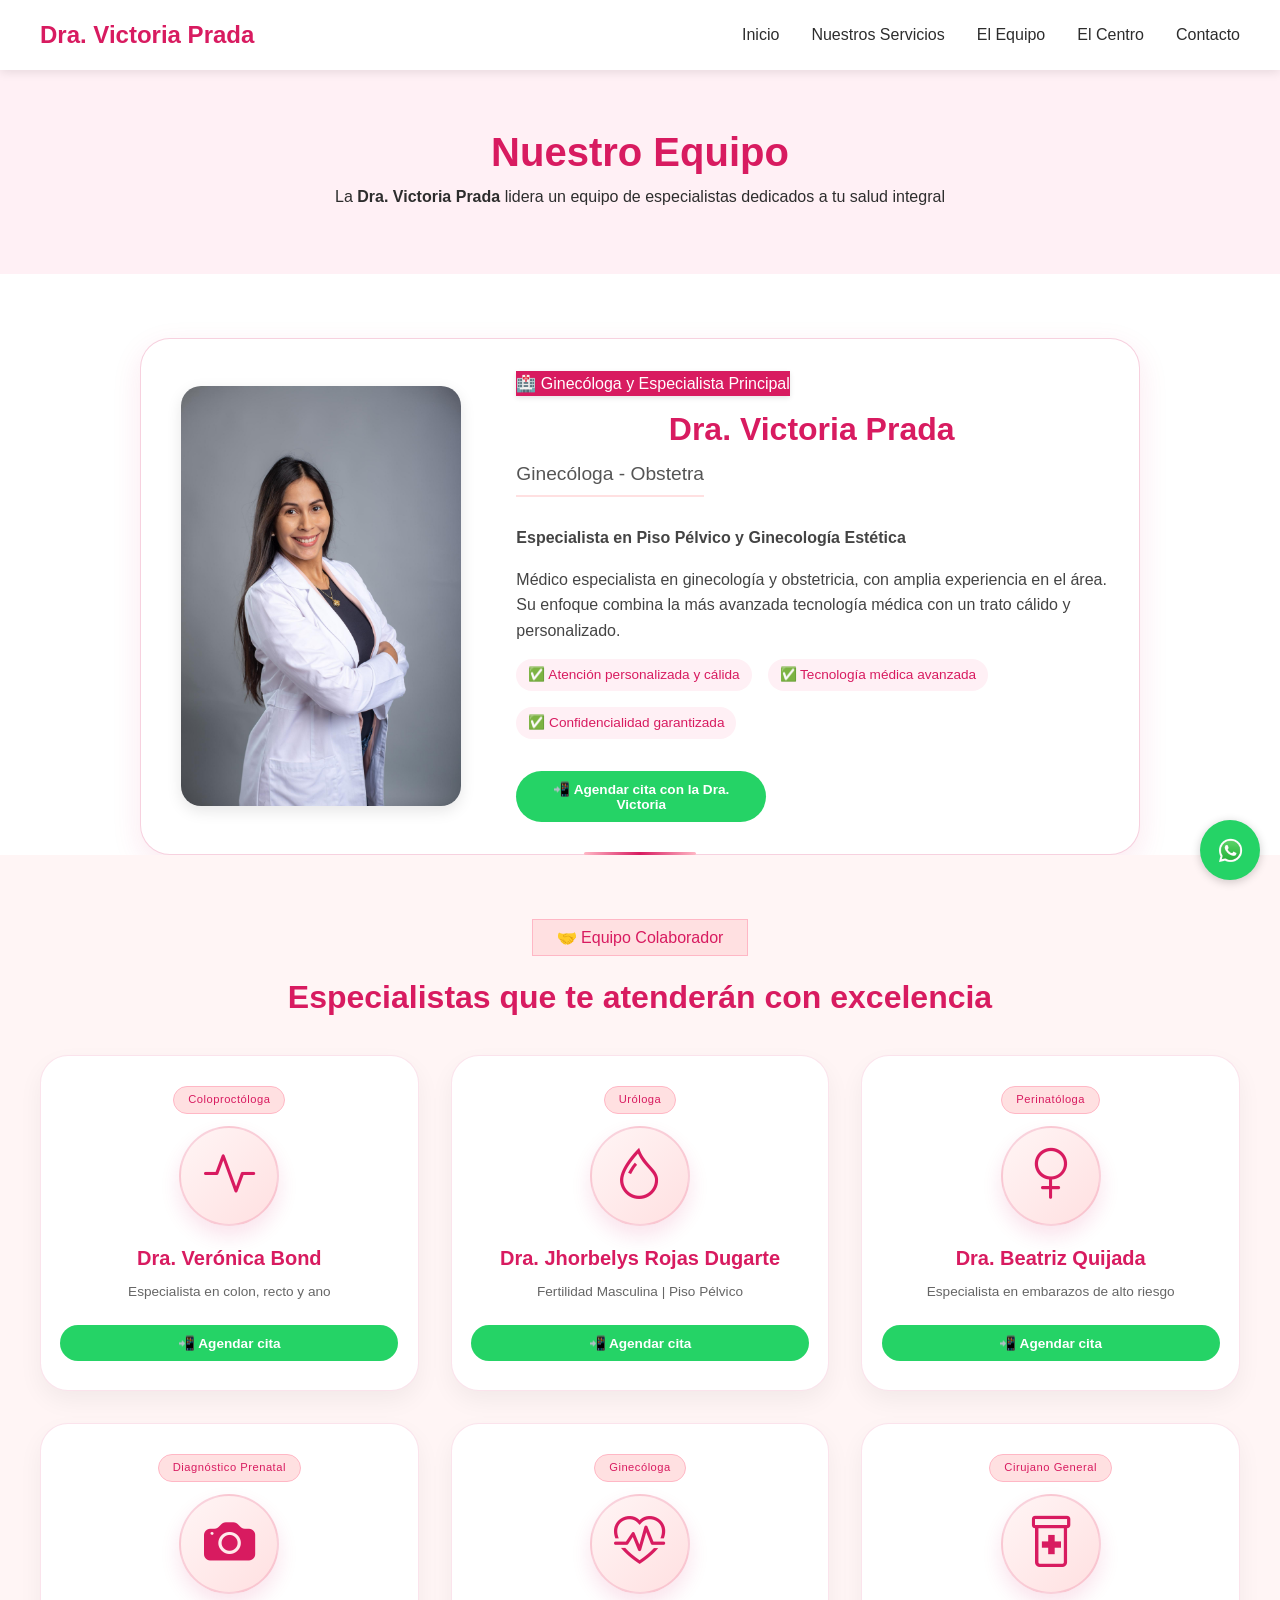
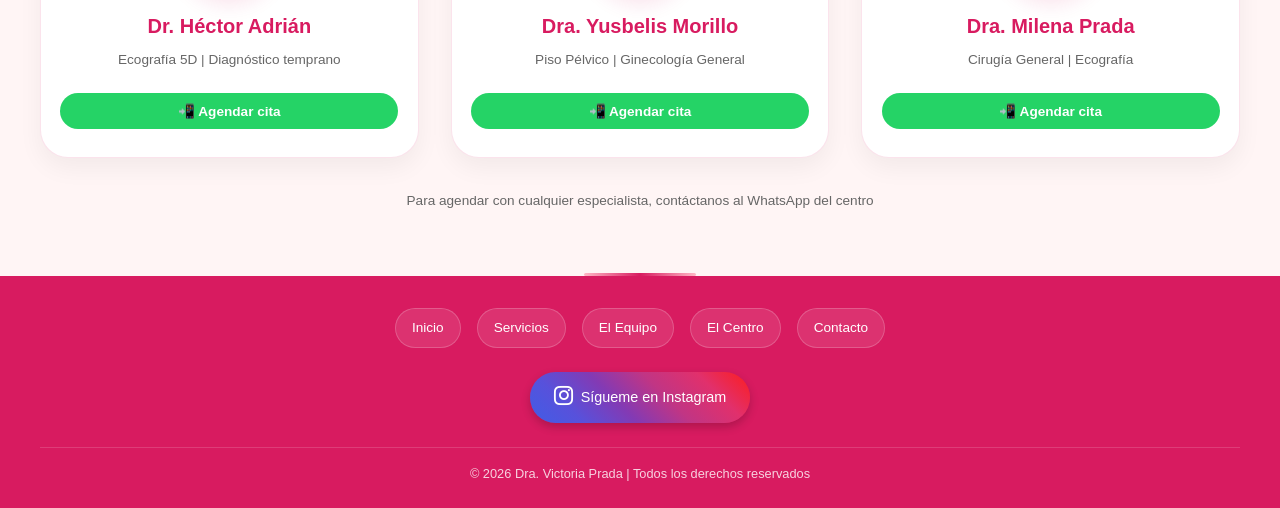
==== commit 31dddfc6: "Add files via upload" ====
--- a/equipo-colaborador.html
+++ b/equipo-colaborador.html
@@ -10,7 +10,6 @@
 </head>
 <body>
 
-    <!-- NAVBAR -->
     <nav class="navbar">
         <div class="container">
             <a href="index.html" class="logo">Dra. Victoria Prada</a>
@@ -25,13 +24,12 @@
         </div>
     </nav>
 
-    <!-- ENCABEZADO DE LA PÁGINA -->
     <div class="sobre-header">
         <h1>Nuestro Equipo</h1>
         <p>La <strong>Dra. Victoria Prada</strong> lidera un equipo de especialistas dedicados a tu salud integral</p>
     </div>
 
-    <!-- TARJETA DESTACADA: DRA. VICTORIA PRADA -->
+    <!-- TARJETA DESTACADA (FONDO BLANCO) -->
     <section class="section" style="padding-bottom: 0;">
         <div class="container">
             <div class="dra-destacada-equipo">
@@ -43,7 +41,7 @@
                     <h2>Dra. Victoria Prada</h2>
                     <h3>Ginecóloga - Obstetra</h3>
                     <p><strong>Especialista en Piso Pélvico y Ginecología Estética</strong></p>
-                    <p>Médico especialista en ginecología y obstetricia, con amplia experiencia en el área. Su enfoque combina la más avanzada tecnología médica con un trato cálido y personalizado, brindando atención integral a cada paciente.</p>
+                    <p>Médico especialista en ginecología y obstetricia, con amplia experiencia en el área. Su enfoque combina la más avanzada tecnología médica con un trato cálido y personalizado.</p>
                     <div class="dra-destacados-equipo">
                         <span>✅ Atención personalizada y cálida</span>
                         <span>✅ Tecnología médica avanzada</span>
@@ -55,87 +53,61 @@
         </div>
     </section>
 
-    <!-- SECCIÓN: EQUIPO COLABORADOR (Grid de especialistas) -->
-    <section class="section">
+    <!-- SECCIÓN: EQUIPO COLABORADOR (FONDO ROSA SUAVE) -->
+    <section class="section" style="background: #FFF5F5;">
         <div class="container">
             <div style="text-align: center; margin-bottom: 2rem;">
                 <span class="badge-secundario" style="display: inline-block; padding: 0.3rem 1.5rem;">🤝 Equipo Colaborador</span>
                 <h2 style="margin-top: 1rem;">Especialistas que te atenderán con excelencia</h2>
             </div>
             <div class="equipo-grid">
-    
-                <!-- Dra. Verónica Bond (Coloproctóloga) -->
                 <div class="equipo-card" data-especialista="2">
                     <span class="especialidad-badge badge-secundario">Coloproctóloga</span>
-                    <div class="equipo-icono-bootstrap">
-                        <i class="bi bi-activity"></i>
-                    </div>
+                    <div class="equipo-icono-bootstrap"><i class="bi bi-activity"></i></div>
                     <h3>Dra. Verónica Bond</h3>
                     <p>Especialista en colon, recto y ano</p>
                     <button class="btn-wa-card" data-nombre="Dra. Verónica Bond">📲 Agendar cita</button>
                 </div>
-                
-                <!-- Dra. Jhorbelys Rojas Dugarte (Uróloga) -->
                 <div class="equipo-card" data-especialista="3">
                     <span class="especialidad-badge badge-secundario">Uróloga</span>
-                    <div class="equipo-icono-bootstrap">
-                        <i class="bi bi-droplet"></i>
-                    </div>
+                    <div class="equipo-icono-bootstrap"><i class="bi bi-droplet"></i></div>
                     <h3>Dra. Jhorbelys Rojas Dugarte</h3>
                     <p>Fertilidad Masculina | Piso Pélvico</p>
                     <button class="btn-wa-card" data-nombre="Dra. Jhorbelys Dugarte">📲 Agendar cita</button>
                 </div>
-                
-                <!-- Dra. Beatriz Quijada (Perinatóloga) -->
                 <div class="equipo-card" data-especialista="4">
                     <span class="especialidad-badge badge-secundario">Perinatóloga</span>
-                    <div class="equipo-icono-bootstrap">
-                        <i class="bi bi-gender-female"></i>
-                    </div>
+                    <div class="equipo-icono-bootstrap"><i class="bi bi-gender-female"></i></div>
                     <h3>Dra. Beatriz Quijada</h3>
                     <p>Especialista en embarazos de alto riesgo</p>
                     <button class="btn-wa-card" data-nombre="Dra. Beatriz Quijada">📲 Agendar cita</button>
                 </div>
-                
-                <!-- Dr. Héctor Adrián (Diagnóstico Prenatal) -->
                 <div class="equipo-card" data-especialista="5">
                     <span class="especialidad-badge badge-secundario">Diagnóstico Prenatal</span>
-                    <div class="equipo-icono-bootstrap">
-                        <i class="bi bi-camera-fill"></i>
-                    </div>
+                    <div class="equipo-icono-bootstrap"><i class="bi bi-camera-fill"></i></div>
                     <h3>Dr. Héctor Adrián</h3>
                     <p>Ecografía 5D | Diagnóstico temprano</p>
                     <button class="btn-wa-card" data-nombre="Dr. Héctor Adrián">📲 Agendar cita</button>
                 </div>
-                
-                <!-- Dra. Yusbelis Morillo (Ginecóloga) -->
                 <div class="equipo-card" data-especialista="6">
                     <span class="especialidad-badge badge-secundario">Ginecóloga</span>
-                    <div class="equipo-icono-bootstrap">
-                        <i class="bi bi-heart-pulse"></i>
-                    </div>
+                    <div class="equipo-icono-bootstrap"><i class="bi bi-heart-pulse"></i></div>
                     <h3>Dra. Yusbelis Morillo</h3>
                     <p>Piso Pélvico | Ginecología General</p>
                     <button class="btn-wa-card" data-nombre="Dra. Yusbelis Morillo">📲 Agendar cita</button>
                 </div>
-                
-                <!-- Milena Prada (Cirujano General) -->
                 <div class="equipo-card" data-especialista="7">
                     <span class="especialidad-badge badge-secundario">Cirujano General</span>
-                    <div class="equipo-icono-bootstrap">
-                        <i class="bi bi-scissors"></i>
-                    </div>
-                    <h3>Milena Prada</h3>
+                    <div class="equipo-icono-bootstrap"><i class="bi bi-prescription2"></i></div>
+                    <h3>Dra. Milena Prada</h3>
                     <p>Cirugía General | Ecografía</p>
                     <button class="btn-wa-card" data-nombre="Milena Prada">📲 Agendar cita</button>
                 </div>
-
             </div>
             <p style="text-align: center; margin-top: 2rem; font-size: 0.85rem; color: #666;">Para agendar con cualquier especialista, contáctanos al WhatsApp del centro</p>
         </div>
     </section>
 
-    <!-- SECCIÓN DE DETALLE -->
     <div id="especialista-detalle" class="especialista-detalle">
         <div class="container">
             <div id="detalle-contenido">
@@ -149,161 +121,82 @@
         </div>
     </div>
 
-    <!-- WHATSAPP FLOTANTE -->
     <a href="https://wa.me/584121827436" class="whatsapp-flotante" target="_blank" rel="noopener noreferrer">
         <img src="img/whatsapp-icon.png" alt="WhatsApp" style="width: 35px; height: 35px;">
     </a>
 
-<!-- FOOTER MEJORADO -->
-<footer style="background: #D81B60; color: white; padding: 2rem 0 1rem 0;">
-    <div class="container">
-        
-        <!-- Links rápidos con diseño de botones -->
-        <div class="footer-links" style="display: flex; justify-content: center; gap: 1rem; flex-wrap: wrap; margin-bottom: 1.5rem;">
-            <a href="index.html" class="footer-btn">Inicio</a>
-            <a href="servicios.html" class="footer-btn">Servicios</a>
-            <a href="equipo-colaborador.html" class="footer-btn">El Equipo</a>
-            <a href="sobre-nosotros.html" class="footer-btn">El Centro</a>
-            <a href="index.html#contacto" class="footer-btn">Contacto</a>
-        </div>
-
-        <!-- Redes Sociales con botón más elegante -->
-        <div style="text-align: center; margin-bottom: 1.5rem;">
-            <a href="https://www.instagram.com/dravictoriaprada/" target="_blank" rel="noopener noreferrer" class="instagram-btn">
-                <i class="bi bi-instagram"></i>
-                <span>Sígueme en Instagram</span>
-            </a>
-        </div>
-
-        <!-- Copyright -->
-        <div style="text-align: center; border-top: 1px solid rgba(255,255,255,0.15); padding-top: 1rem;">
-            <p style="margin-bottom: 0.5rem; font-size: 0.8rem; opacity: 0.8;">© 2026 Dra. Victoria Prada | Todos los derechos reservados</p>
-        </div>
-    </div>
-</footer>
+    <footer style="background: #D81B60; color: white; padding: 2rem 0 1rem 0;">
+        <div class="container">
+            <div class="footer-links" style="display: flex; justify-content: center; gap: 1rem; flex-wrap: wrap; margin-bottom: 1.5rem;">
+                <a href="index.html" class="footer-btn">Inicio</a>
+                <a href="servicios.html" class="footer-btn">Servicios</a>
+                <a href="equipo-colaborador.html" class="footer-btn">El Equipo</a>
+                <a href="sobre-nosotros.html" class="footer-btn">El Centro</a>
+                <a href="index.html#contacto" class="footer-btn">Contacto</a>
+            </div>
+            <div style="text-align: center; margin-bottom: 1.5rem;">
+                <a href="https://www.instagram.com/dravictoriaprada/" target="_blank" rel="noopener noreferrer" class="instagram-btn">
+                    <i class="bi bi-instagram"></i>
+                    <span>Sígueme en Instagram</span>
+                </a>
+            </div>
+            <div style="text-align: center; border-top: 1px solid rgba(255,255,255,0.15); padding-top: 1rem;">
+                <p style="margin-bottom: 0.5rem; font-size: 0.8rem; opacity: 0.8;">© 2026 Dra. Victoria Prada | Todos los derechos reservados</p>
+            </div>
+        </div>
+    </footer>
 
     <script>
-        // ========================
-        // MENÚ HAMBURGUESA
-        // ========================
         const menuIcon = document.getElementById('menuIcon');
         const navLinks = document.getElementById('navLinks');
-        if (menuIcon) {
-            menuIcon.addEventListener('click', () => {
-                navLinks.classList.toggle('active');
-            });
-        }
-
-        // ========================
-        // DATOS DE LOS ESPECIALISTAS
-        // ========================
+        if (menuIcon) menuIcon.addEventListener('click', () => navLinks.classList.toggle('active'));
+
         const especialistas = {
-            1: {
-                nombre: "Dra. Victoria Prada",
-                especialidad: "Ginecología - Obstetricia | Piso Pélvico | Ginecología Estética",
-                descripcion: "Médico especialista en ginecología y obstetricia, con amplia experiencia en el área. Su enfoque combina la más avanzada tecnología médica con un trato cálido y personalizado, brindando atención integral a cada paciente."
-            },
-            2: {
-                nombre: "Dra. Verónica Bond",
-                especialidad: "Coloproctología",
-                descripcion: "Especialista en el diagnóstico y tratamiento de enfermedades del colon, recto y ano. Atención integral para hemorroides, fisuras, fístulas, estreñimiento crónico y cáncer colorrectal."
-            },
-            3: {
-                nombre: "Dra. Jhorbelys Rojas Dugarte",
-                especialidad: "Urología | Fertilidad Masculina | Piso Pélvico",
-                descripcion: "Experta en salud urológica femenina y masculina. Tratamiento de infecciones urinarias, fertilidad en hombres y rehabilitación del suelo pélvico para incontinencia y prolapsos."
-            },
-            4: {
-                nombre: "Dra. Beatriz Quijada",
-                especialidad: "Medicina Perinatal",
-                descripcion: "Especialista en embarazos de alto riesgo, manejo de complicaciones durante la gestación (diabetes, hipertensión, parto prematuro) y seguimiento integral para la salud de la madre y el bebé."
-            },
-            5: {
-                nombre: "Dr. Héctor Adrián",
-                especialidad: "Diagnóstico Prenatal | Ecografía 5D",
-                descripcion: "Realiza ecografías obstétricas de alta resolución, incluyendo ecografía 5D para ver al bebé en detalle. Diagnóstico prenatal temprano de malformaciones."
-            },
-            6: {
-                nombre: "Dra. Yusbelis Morillo",
-                especialidad: "Ginecología | Piso Pélvico",
-                descripcion: "Atención ginecológica integral y rehabilitación del suelo pélvico. Tratamiento de incontinencia urinaria, prolapsos y disfunciones del piso pélvico."
-            },
-            7: {
-                nombre: "Milena Prada",
-                especialidad: "Cirugía General | Ecografía",
-                descripcion: "Especialista en cirugía general y ecografía. Con amplia experiencia en procedimientos quirúrgicos y diagnóstico por imágenes, brindando atención integral y personalizada."
-            }
+            1: { nombre: "Dra. Victoria Prada", especialidad: "Ginecología - Obstetricia | Piso Pélvico | Ginecología Estética", descripcion: "Médico especialista en ginecología y obstetricia, con amplia experiencia en el área. Su enfoque combina la más avanzada tecnología médica con un trato cálido y personalizado." },
+            2: { nombre: "Dra. Verónica Bond", especialidad: "Coloproctología", descripcion: "Especialista en el diagnóstico y tratamiento de enfermedades del colon, recto y ano." },
+            3: { nombre: "Dra. Jhorbelys Rojas Dugarte", especialidad: "Urología | Fertilidad Masculina | Piso Pélvico", descripcion: "Experta en salud urológica femenina y masculina." },
+            4: { nombre: "Dra. Beatriz Quijada", especialidad: "Medicina Perinatal", descripcion: "Especialista en embarazos de alto riesgo." },
+            5: { nombre: "Dr. Héctor Adrián", especialidad: "Diagnóstico Prenatal | Ecografía 5D", descripcion: "Ecografías obstétricas de alta resolución." },
+            6: { nombre: "Dra. Yusbelis Morillo", especialidad: "Ginecología | Piso Pélvico", descripcion: "Atención ginecológica integral y rehabilitación del suelo pélvico." },
+            7: { nombre: "Milena Prada", especialidad: "Cirugía General | Ecografía", descripcion: "Especialista en cirugía general y ecografía." }
         };
 
-        // ========================
-        // CLIC EN TARJETA -> MOSTRAR DETALLE (CON NUEVO DISEÑO)
-        // ========================
         let ultimaTarjetaSeleccionada = null;
         const detallesDiv = document.getElementById('especialista-detalle');
         const detalleContenido = document.getElementById('detalle-contenido');
 
         document.querySelectorAll('.equipo-card').forEach(card => {
             card.addEventListener('click', (e) => {
-                if (e.target.classList && e.target.classList.contains('btn-wa-card')) {
-                    return;
-                }
-                
+                if (e.target.classList && e.target.classList.contains('btn-wa-card')) return;
                 ultimaTarjetaSeleccionada = card;
                 const id = card.getAttribute('data-especialista');
                 const data = especialistas[id];
-                
-                // NUEVO DISEÑO DEL DETALLE (con estructura mejorada)
-                detalleContenido.innerHTML = `
-                    <div style="text-align: center;">
-                        <h3 class="detalle-nombre">${data.nombre}</h3>
-                        <div class="detalle-especialidad">${data.especialidad}</div>
-                        <div class="detalle-descripcion">
-                            ${data.descripcion}
-                        </div>
-                        <div class="detalle-mensaje-cita">
-                            📲 Para agendar una cita, presiona el botón "Agendar cita" en su tarjeta.
-                        </div>
-                    </div>
-                `;
-                
+                detalleContenido.innerHTML = `<div style="text-align: center;"><h3 class="detalle-nombre">${data.nombre}</h3><div class="detalle-especialidad">${data.especialidad}</div><div class="detalle-descripcion">${data.descripcion}</div><div class="detalle-mensaje-cita">📲 Para agendar una cita, presiona el botón "Agendar cita" en su tarjeta.</div></div>`;
                 detallesDiv.classList.add('active');
                 detallesDiv.scrollIntoView({ behavior: 'smooth', block: 'start' });
             });
         });
 
-        // ========================
-        // CERRAR DETALLE Y VOLVER A LA TARJETA SELECCIONADA
-        // ========================
         document.getElementById('cerrar-detalle').addEventListener('click', () => {
             detallesDiv.classList.remove('active');
-            
             if (ultimaTarjetaSeleccionada) {
                 ultimaTarjetaSeleccionada.scrollIntoView({ behavior: 'smooth', block: 'center' });
-                ultimaTarjetaSeleccionada.style.transition = '0.3s';
                 ultimaTarjetaSeleccionada.style.boxShadow = '0 0 0 2px #D81B60';
-                setTimeout(() => {
-                    ultimaTarjetaSeleccionada.style.boxShadow = '';
-                }, 800);
+                setTimeout(() => { ultimaTarjetaSeleccionada.style.boxShadow = ''; }, 800);
             }
         });
 
-        // ========================
-        // BOTONES DE WHATSAPP EN CADA TARJETA
-        // ========================
         const NUMERO_WHATSAPP = '584121827436';
-        
         document.querySelectorAll('.btn-wa-card').forEach(btn => {
             btn.addEventListener('click', (e) => {
                 e.stopPropagation();
                 const nombreEspecialista = btn.getAttribute('data-nombre');
                 const mensaje = `Hola, quisiera agendar una cita con ${nombreEspecialista}. ¿Podrían darme información?`;
-                const url = `https://wa.me/${NUMERO_WHATSAPP}?text=${encodeURIComponent(mensaje)}`;
-                window.open(url, '_blank', 'noopener,noreferrer');
+                window.open(`https://wa.me/${NUMERO_WHATSAPP}?text=${encodeURIComponent(mensaje)}`, '_blank', 'noopener,noreferrer');
             });
         });
     </script>
-    
-    <!-- NAVBAR INFERIOR (MÓVIL) -->
+
     <div class="bottom-nav">
         <a href="index.html" class="bottom-nav-item">
             <span>🏠</span>
--- a/style.css
+++ b/style.css
@@ -1926,4 +1926,65 @@
     .dra-info-sobre h2 {
         font-size: 1.6rem;
     }
+}
+
+/* ============================================
+   FONDOS INTERCALADOS AUTOMÁTICOS
+   ============================================ */
+
+/* Fondo blanco por defecto para todas las secciones */
+.section {
+    background: #FFFFFF;
+}
+
+/* Las secciones impares (1, 3, 5, 7...) tendrán fondo rosa suave */
+.section:nth-child(odd) {
+    background: #FFF5F5;
+}
+
+/* Excepción: el hero no debe tener fondo rosa (mantiene su imagen) */
+.hero {
+    background: none;
+    background-image: url('img/background(2).png');
+    background-size: cover;
+    background-position: center;
+}
+
+.hero::before {
+    background: rgba(0, 0, 0, 0.35);
+}
+
+/* Excepción: el sobre-header no debe cambiar (ya tiene su propio fondo) */
+.sobre-header {
+    background: #FFF0F5;
+}
+
+/* Excepción: el footer no debe tener fondo rosa */
+footer {
+    background: #D81B60 !important;
+}
+
+/* Asegurar que las tarjetas dentro de secciones no hereden el fondo */
+.preparacion-card,
+.ubicacion-card,
+.dra-destacada,
+.dra-destacada-equipo,
+.dra-destacada-sobre,
+.objetivo-card,
+.especialidad-card,
+.servicio-card,
+.testimonio-card,
+.servicio-colab-card,
+.equipo-card {
+    background: white;
+}
+
+/* Fondo rosa para secciones impares */
+.section:nth-child(odd) {
+    background: #FFFFFF;
+}
+
+/* Fondo blanco para secciones pares */
+.section:nth-child(even) {
+    background: #FFFFFF;
 }
